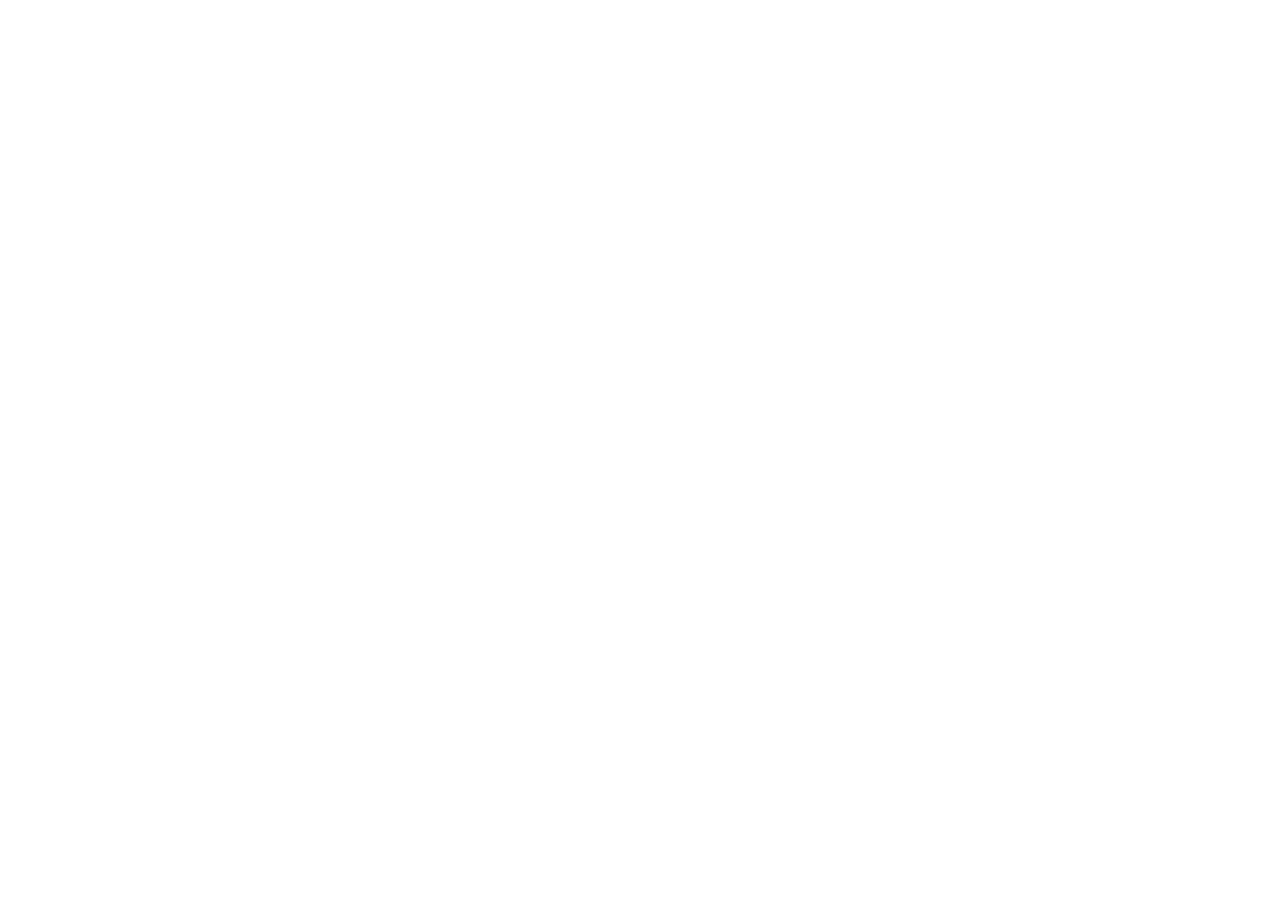
==== index.html @ 5fc0718f "feat: initialize project for eMMC List Privacy Policy Set up a React application with Vite, Tailwind" ====
<!doctype html>
<html lang="en" class="dark scroll-smooth">
  <head>
    <meta charset="UTF-8" />
    <meta name="viewport" content="width=device-width, initial-scale=1.0" />
    <title>Privacy Policy — eMMC List | PYONELAY-mobile</title>
    <meta name="description" content="Official Google Play Store compliant Privacy Policy and Data Safety disclosure for the eMMC List Android application developed by PYONELAY-mobile." />
    <meta property="og:title" content="Privacy Policy — eMMC List | PYONELAY-mobile" />
    <meta property="og:description" content="Official Google Play Store compliant Privacy Policy and Data Safety disclosure for the eMMC List Android application developed by PYONELAY-mobile." />
    <meta property="og:type" content="website" />
    <meta name="twitter:card" content="summary_large_image" />
    <link rel="preconnect" href="https://fonts.googleapis.com" />
    <link rel="preconnect" href="https://fonts.gstatic.com" crossorigin />
    <link href="https://fonts.googleapis.com/css2?family=JetBrains+Mono:wght@400;500;600&family=Plus+Jakarta+Sans:wght@400;500;600;700&display=swap" rel="stylesheet" />
  </head>
  <body class="bg-[#0f172a] text-[#f8fafc] antialiased selection:bg-[#38bdf8]/20 selection:text-[#38bdf8]">
    <div id="root"></div>
    <script type="module" src="/src/main.tsx"></script>
  </body>
</html>
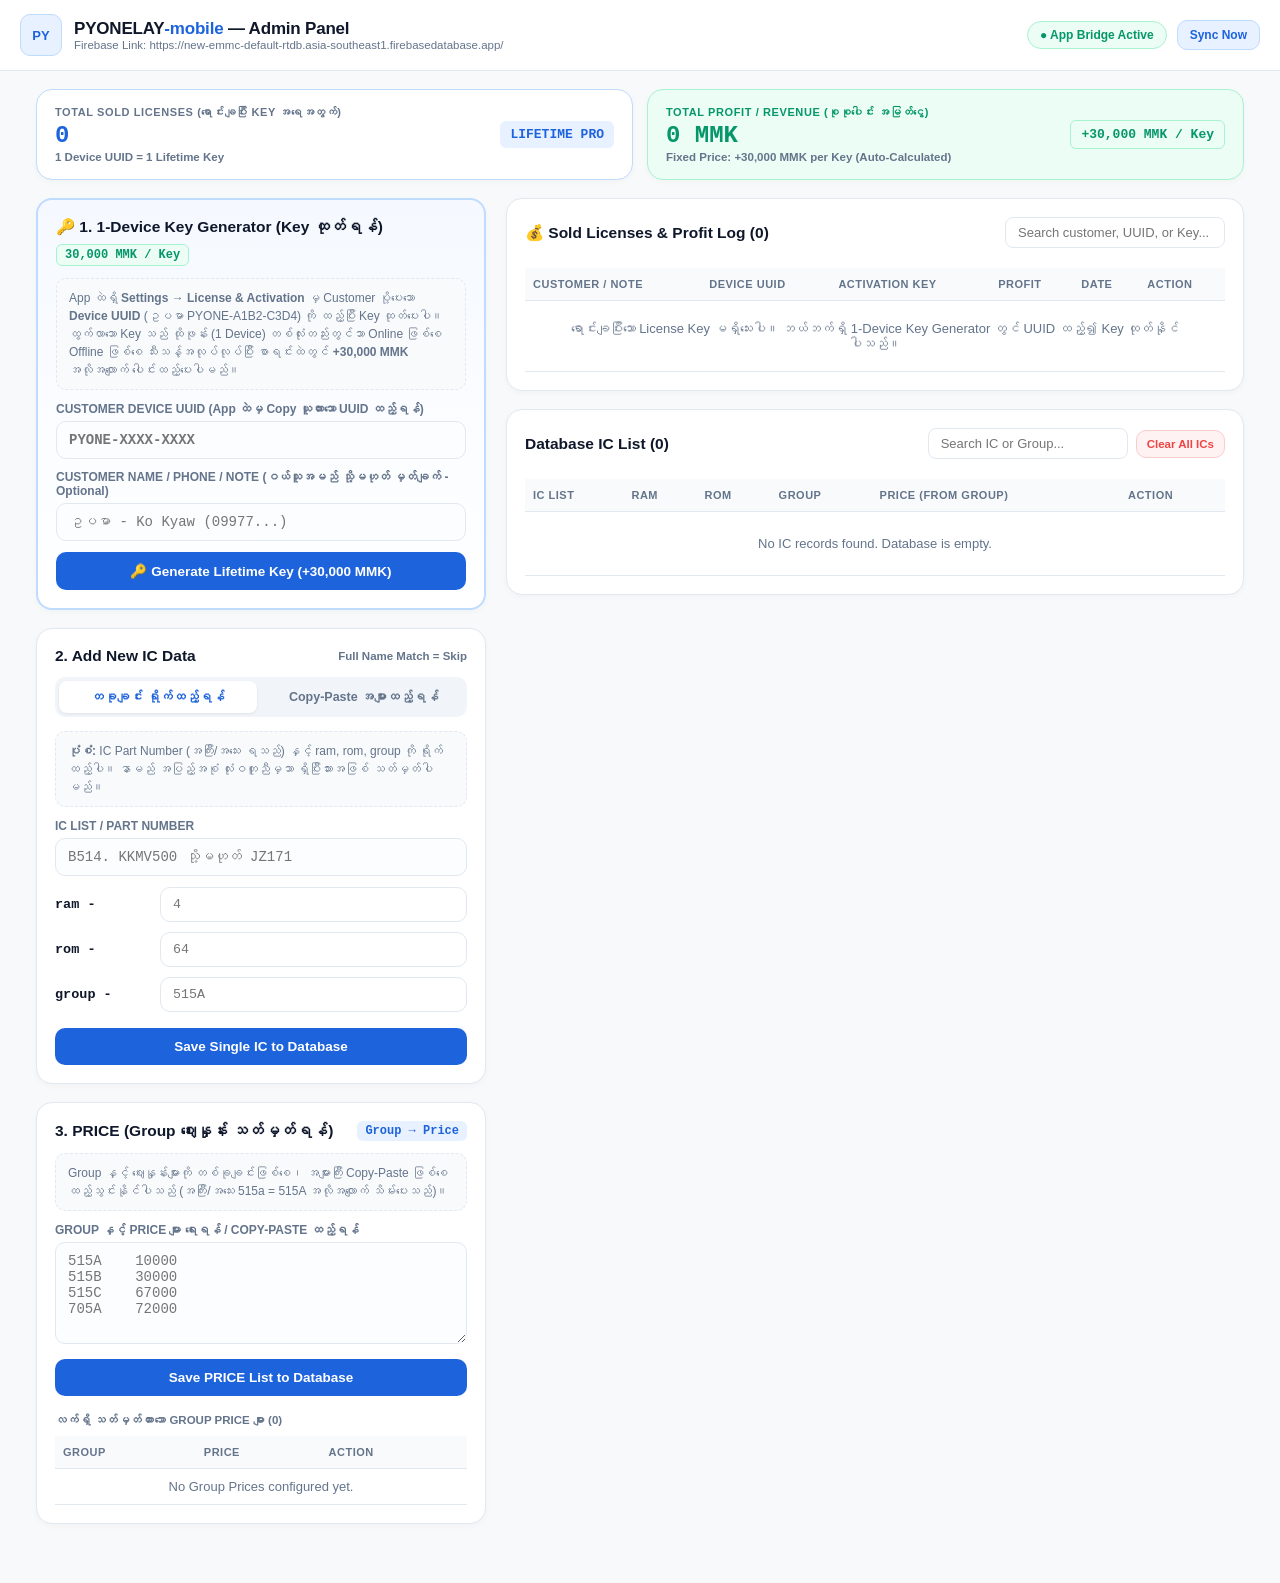
==== commit 0d1ab2da: "Add files via upload" ====
--- a/index.html
+++ b/index.html
@@ -1,21 +1,1344 @@
-<!doctype html>
-<html lang="en" class="dark scroll-smooth">
-  <head>
-    <meta charset="UTF-8" />
-    <meta name="viewport" content="width=device-width, initial-scale=1.0" />
-    <title>Privacy Policy — eMMC List | PYONELAY-mobile</title>
-    <meta name="description" content="Official Google Play Store compliant Privacy Policy and Data Safety disclosure for the eMMC List Android application developed by PYONELAY-mobile." />
-    <meta property="og:title" content="Privacy Policy — eMMC List | PYONELAY-mobile" />
-    <meta property="og:description" content="Official Google Play Store compliant Privacy Policy and Data Safety disclosure for the eMMC List Android application developed by PYONELAY-mobile." />
-    <meta property="og:type" content="website" />
-    <meta name="twitter:card" content="summary_large_image" />
-    <link rel="preconnect" href="https://fonts.googleapis.com" />
-    <link rel="preconnect" href="https://fonts.gstatic.com" crossorigin />
-    <link href="https://fonts.googleapis.com/css2?family=JetBrains+Mono:wght@400;500;600&family=Plus+Jakarta+Sans:wght@400;500;600;700&display=swap" rel="stylesheet" />
-  </head>
-  <body class="bg-[#0f172a] text-[#f8fafc] antialiased selection:bg-[#38bdf8]/20 selection:text-[#38bdf8]">
-    <div id="root"></div>
-    <script type="module" src="/src/main.tsx"></script>
-  </body>
+<!DOCTYPE html>
+<html lang="my">
+<head>
+  <meta charset="UTF-8" />
+  <meta name="viewport" content="width=device-width, initial-scale=1.0" />
+  <title>PYONELAY-mobile — Web Admin Panel (Key Generator, Profit &amp; IC Database)</title>
+  <style>
+    :root {
+      --bg: #F8F9FA;
+      --surface: #FFFFFF;
+      --primary: #1D63DC;
+      --primary-soft: #E8F1FF;
+      --primary-border: #BFDBFE;
+      --border: #E2E8F0;
+      --text: #0F172A;
+      --muted: #64748B;
+      --danger: #EF4444;
+      --danger-soft: #FEF2F2;
+      --success: #059669;
+      --success-soft: #ECFDF5;
+      --success-border: #A7F3D0;
+      --warning: #D97706;
+      --warning-soft: #FFFBEB;
+    }
+    * { box-sizing: border-box; margin: 0; padding: 0; font-family: 'Plus Jakarta Sans', -apple-system, BlinkMacSystemFont, sans-serif; }
+    body { background: var(--bg); color: var(--text); min-height: 100vh; padding-bottom: 40px; }
+    header {
+      background: var(--surface);
+      border-bottom: 1px solid var(--border);
+      padding: 14px 20px;
+      display: flex;
+      justify-content: space-between;
+      align-items: center;
+      flex-wrap: wrap;
+      gap: 10px;
+      position: sticky;
+      top: 0;
+      z-index: 20;
+    }
+    .brand { display: flex; align-items: center; gap: 12px; }
+    .chip-logo {
+      width: 42px; height: 42px; border-radius: 10px;
+      background: var(--primary-soft); border: 1.5px solid var(--primary-border);
+      display: grid; place-items: center; font-weight: 800; color: var(--primary); font-size: 13px;
+    }
+    .brand h1 { font-size: 17px; font-weight: 800; letter-spacing: -0.2px; }
+    .brand h1 span { color: var(--primary); font-weight: 600; }
+    .brand p { font-size: 11.5px; color: var(--muted); word-break: break-all; }
+    .conn-pill {
+      display: inline-flex; align-items: center; gap: 6px;
+      padding: 6px 12px; border-radius: 999px; font-size: 12px; font-weight: 700;
+      background: var(--success-soft); color: var(--success); border: 1px solid var(--success-border);
+    }
+    .top-profit-banner {
+      max-width: 1240px;
+      margin: 18px auto 0;
+      padding: 0 16px;
+      display: grid;
+      grid-template-columns: repeat(auto-fit, minmax(240px, 1fr));
+      gap: 14px;
+    }
+    .stat-card {
+      background: var(--surface);
+      border: 1.5px solid var(--primary-border);
+      border-radius: 16px;
+      padding: 16px 18px;
+      display: flex;
+      justify-content: space-between;
+      align-items: center;
+      box-shadow: 0 2px 6px rgba(15, 23, 42, 0.03);
+    }
+    .stat-card.profit {
+      background: var(--success-soft);
+      border-color: var(--success-border);
+    }
+    .stat-label {
+      font-size: 11px;
+      font-weight: 800;
+      text-transform: uppercase;
+      letter-spacing: 0.6px;
+      color: var(--muted);
+      margin-bottom: 4px;
+    }
+    .stat-card.profit .stat-label { color: var(--success); }
+    .stat-value {
+      font-family: 'JetBrains Mono', monospace;
+      font-size: 24px;
+      font-weight: 800;
+      color: var(--primary);
+    }
+    .stat-card.profit .stat-value { color: var(--success); }
+    .stat-sub {
+      font-size: 11.5px;
+      color: var(--muted);
+      margin-top: 2px;
+      font-weight: 600;
+    }
+    .container {
+      max-width: 1240px;
+      margin: 18px auto;
+      padding: 0 16px;
+      display: grid;
+      grid-template-columns: 450px 1fr;
+      gap: 20px;
+    }
+    @media (max-width: 960px) { .container { grid-template-columns: 1fr; } }
+    .stack { display: flex; flex-direction: column; gap: 18px; }
+    .card {
+      background: var(--surface);
+      border: 1px solid var(--border);
+      border-radius: 16px;
+      padding: 18px;
+      box-shadow: 0 2px 6px rgba(15, 23, 42, 0.03);
+    }
+    .card.keygen-card {
+      border: 2px solid var(--primary-border);
+      background: linear-gradient(180deg, #F5F9FF 0%, #FFFFFF 100%);
+    }
+    .card h2 {
+      font-size: 15.5px; font-weight: 800; margin-bottom: 12px;
+      display: flex; justify-content: space-between; align-items: center; gap: 8px; flex-wrap: wrap;
+    }
+    .tabs {
+      display: grid; grid-template-columns: 1fr 1fr; gap: 8px;
+      background: #F1F5F9; padding: 4px; border-radius: 10px; margin-bottom: 14px;
+    }
+    .tab-btn {
+      padding: 9px 10px; border: none; border-radius: 8px; font-weight: 700;
+      font-size: 12.5px; cursor: pointer; background: transparent; color: var(--muted);
+    }
+    .tab-btn.active { background: var(--surface); color: var(--primary); box-shadow: 0 1px 3px rgba(0,0,0,0.08); }
+    .field { margin-bottom: 11px; }
+    .field label { display: block; font-size: 12px; font-weight: 700; color: var(--muted); margin-bottom: 5px; }
+    .field input, .field textarea {
+      width: 100%; padding: 10px 12px; border: 1.5px solid var(--border);
+      border-radius: 10px; font-size: 14px; color: var(--text); background: #FCFDFE;
+      font-family: 'JetBrains Mono', monospace;
+    }
+    .field input:focus, .field textarea:focus { outline: none; border-color: var(--primary); background: #FFF; }
+    .inline-spec-row {
+      display: grid; grid-template-columns: 95px 1fr; align-items: center; gap: 10px; margin-bottom: 10px;
+    }
+    .inline-spec-row span {
+      font-family: 'JetBrains Mono', monospace; font-weight: 800; font-size: 13.5px; color: var(--text);
+    }
+    .btn {
+      padding: 11px 16px; border-radius: 10px; border: none; font-weight: 700;
+      font-size: 13.5px; cursor: pointer; transition: 0.15s;
+    }
+    .btn-primary { background: var(--primary); color: #FFF; width: 100%; }
+    .btn-primary:hover { opacity: 0.93; }
+    .btn-success { background: var(--success); color: #FFF; }
+    .btn-outline { background: var(--primary-soft); color: var(--primary); border: 1px solid var(--primary-border); }
+    .btn-danger { background: var(--danger-soft); color: var(--danger); border: 1px solid #FECACA; padding: 5px 10px; font-size: 11.5px; }
+    .status-box {
+      padding: 10px 12px; border-radius: 10px; margin-bottom: 12px; font-size: 12.5px; font-weight: 700; display: none;
+    }
+    .status-ok { background: var(--success-soft); color: var(--success); border: 1px solid var(--success-border); }
+    .status-warn { background: var(--warning-soft); color: var(--warning); border: 1px solid #FDE68A; }
+    .generated-key-box {
+      margin-top: 12px;
+      padding: 14px;
+      border-radius: 12px;
+      background: var(--success-soft);
+      border: 1.5px solid var(--success-border);
+      display: none;
+    }
+    .generated-key-value {
+      font-family: 'JetBrains Mono', monospace;
+      font-size: 17px;
+      font-weight: 800;
+      color: var(--text);
+      letter-spacing: 0.5px;
+      margin: 4px 0 10px;
+      word-break: break-all;
+    }
+    table { width: 100%; border-collapse: collapse; margin-top: 8px; }
+    th, td { text-align: left; padding: 10px 8px; border-bottom: 1px solid var(--border); font-size: 13px; }
+    th { font-size: 11px; text-transform: uppercase; letter-spacing: 0.5px; color: var(--muted); background: #F8FAFC; }
+    .mono { font-family: 'JetBrains Mono', monospace; font-weight: 700; }
+    .badge-group {
+      display: inline-block; padding: 3px 8px; border-radius: 6px;
+      background: var(--primary-soft); color: var(--primary); font-family: 'JetBrains Mono', monospace; font-weight: 700; font-size: 12px;
+    }
+    .badge-profit {
+      display: inline-block; padding: 3px 8px; border-radius: 6px;
+      background: var(--success-soft); color: var(--success); font-family: 'JetBrains Mono', monospace; font-weight: 800; font-size: 12px;
+      border: 1px solid var(--success-border);
+    }
+    .badge-skip {
+      display: inline-block; padding: 2px 7px; border-radius: 6px;
+      background: var(--warning-soft); color: var(--warning); font-size: 11px; font-weight: 700;
+    }
+    .badge-new {
+      display: inline-block; padding: 2px 7px; border-radius: 6px;
+      background: var(--success-soft); color: var(--success); font-size: 11px; font-weight: 700;
+    }
+    .hint-box {
+      background: #F8FAFC; border: 1px dashed var(--border); border-radius: 10px;
+      padding: 10px 12px; font-size: 12px; color: var(--muted); margin-bottom: 12px; line-height: 1.5;
+    }
+  </style>
+</head>
+<body>
+  <header>
+    <div class="brand">
+      <div class="chip-logo">PY</div>
+      <div>
+        <h1>PYONELAY<span>-mobile</span> — Admin Panel</h1>
+        <p>Firebase Link: https://new-emmc-default-rtdb.asia-southeast1.firebasedatabase.app/</p>
+      </div>
+    </div>
+    <div style="display:flex; align-items:center; gap:10px;">
+      <span id="connStatus" class="conn-pill">● Ready &amp; Connected</span>
+      <button id="refreshBtn" class="btn btn-outline" style="padding:7px 12px; font-size:12px;">Sync Now</button>
+    </div>
+  </header>
+
+  <!-- Top Sales & Auto-Profit Summary Banner (30,000 MMK per 1-Device Key) -->
+  <section class="top-profit-banner">
+    <div class="stat-card">
+      <div>
+        <div class="stat-label">TOTAL SOLD LICENSES (ရောင်းချပြီး Key အရေအတွက်)</div>
+        <div id="totalSoldCountText" class="stat-value">0</div>
+        <div class="stat-sub">1 Device UUID = 1 Lifetime Key</div>
+      </div>
+      <span class="badge-group" style="font-size:13px; padding:6px 10px;">LIFETIME PRO</span>
+    </div>
+
+    <div class="stat-card profit">
+      <div>
+        <div class="stat-label">TOTAL PROFIT / REVENUE (စုစုပေါင်း အမြတ်ငွေ)</div>
+        <div id="totalProfitMmkText" class="stat-value">0 MMK</div>
+        <div class="stat-sub">Fixed Price: +30,000 MMK per Key (Auto-Calculated)</div>
+      </div>
+      <span class="badge-profit" style="font-size:13px; padding:6px 10px;">+30,000 MMK / Key</span>
+    </div>
+  </section>
+
+  <main class="container">
+    <div class="stack">
+      <!-- 1. 1-Device Lifetime Key Generator Card -->
+      <section class="card keygen-card">
+        <h2>
+          <span>🔑 1. 1-Device Key Generator (Key ထုတ်ရန်)</span>
+          <span class="badge-profit">30,000 MMK / Key</span>
+        </h2>
+
+        <div id="licenseStatusBox" class="status-box"></div>
+
+        <div class="hint-box">
+          App ထဲရှိ <strong>Settings → License &amp; Activation</strong> မှ Customer ပို့ပေးသော <strong>Device UUID</strong> (ဥပမာ <code>PYONE-A1B2-C3D4</code>) ကို ထည့်ပြီး Key ထုတ်ပေးပါ။<br/>
+          ထွက်လာသော Key သည် ထိုဖုန်း (1 Device) တစ်လုံးတည်းတွင်သာ Online ဖြစ်စေ Offline ဖြစ်စေ သီးသန့်အလုပ်လုပ်ပြီး စာရင်းထဲတွင် <strong>+30,000 MMK</strong> အလိုအလျောက် ပေါင်းထည့်ပေးပါမည်။
+        </div>
+
+        <form id="keyGenForm">
+          <div class="field">
+            <label>CUSTOMER DEVICE UUID (App ထဲမှ Copy ယူထားသော UUID ထည့်ရန်)</label>
+            <input type="text" id="customerUuidInput" placeholder="PYONE-XXXX-XXXX" required style="text-transform:uppercase; font-weight:800;" />
+          </div>
+          <div class="field">
+            <label>CUSTOMER NAME / PHONE / NOTE (ဝယ်သူအမည် သို့မဟုတ် မှတ်ချက် - Optional)</label>
+            <input type="text" id="customerNameInput" placeholder="ဥပမာ - Ko Kyaw (09977...)" />
+          </div>
+          <button type="submit" class="btn btn-primary">🔑 Generate Lifetime Key (+30,000 MMK)</button>
+        </form>
+
+        <div id="generatedKeyResultBox" class="generated-key-box">
+          <div style="font-size:11px; font-weight:800; color:var(--success); text-transform:uppercase;">
+            GENERATED LIFETIME KEY FOR <span id="generatedForUuidLabel"></span>
+          </div>
+          <div id="generatedKeyText" class="generated-key-value">PYPRO-XXXX-XXXX-XXXX</div>
+          <div style="display:flex; gap:8px;">
+            <button type="button" id="copyGeneratedKeyBtn" class="btn btn-success" style="width:100%; padding:9px 14px;">
+              📋 Copy Activation Key
+            </button>
+          </div>
+        </div>
+      </section>
+
+      <!-- 2. Add New IC Data Card -->
+      <section class="card">
+        <h2>
+          <span>2. Add New IC Data</span>
+          <span style="font-size:11.5px; color:var(--muted); font-weight:600;">Full Name Match = Skip</span>
+        </h2>
+
+        <div id="icStatusBox" class="status-box"></div>
+
+        <div class="tabs">
+          <button type="button" id="tabSingleBtn" class="tab-btn active">တခုချင်း ရိုက်ထည့်ရန်</button>
+          <button type="button" id="tabBulkBtn" class="tab-btn">Copy-Paste အများထည့်ရန်</button>
+        </div>
+
+        <form id="singleIcForm">
+          <div class="hint-box">
+            <strong>ပုံစံ:</strong> IC Part Number (အကြီး/အသေး ရသည်) နှင့် <code>ram</code>, <code>rom</code>, <code>group</code> ကို ရိုက်ထည့်ပါ။ နာမည် အပြည့်အစုံ လုံးဝတူညီမှသာ ရှိပြီးသားအဖြစ် သတ်မှတ်ပါမည်။
+          </div>
+          <div class="field">
+            <label>IC LIST / PART NUMBER</label>
+            <input type="text" id="singlePartNumber" placeholder="B514. KKMV500 သို့မဟုတ် JZ171" required />
+          </div>
+          <div class="inline-spec-row">
+            <span>ram -</span>
+            <input type="text" id="singleRam" placeholder="4" required style="padding:9px 12px; border:1.5px solid var(--border); border-radius:10px; font-family:monospace;" />
+          </div>
+          <div class="inline-spec-row">
+            <span>rom -</span>
+            <input type="text" id="singleRom" placeholder="64" required style="padding:9px 12px; border:1.5px solid var(--border); border-radius:10px; font-family:monospace;" />
+          </div>
+          <div class="inline-spec-row">
+            <span>group -</span>
+            <input type="text" id="singleGroup" placeholder="515A" required style="padding:9px 12px; border:1.5px solid var(--border); border-radius:10px; font-family:monospace;" />
+          </div>
+          <button type="submit" class="btn btn-primary" style="margin-top:6px;">Save Single IC to Database</button>
+        </form>
+
+        <div id="bulkIcSection" style="display:none;">
+          <div class="hint-box">
+            <strong>Copy-Paste Auto ခွဲပေးသည့်စနစ်:</strong><br/>
+            • <code>B514. KKMV500 4 64 515A</code> သို့မဟုတ် <code>B514. KMDV500 4 64 515A</code><br/>
+            • <code>[ 705(A) ] 8 128</code> ခေါင်းစဉ်အောက်တွင် <code>• B813 - KM8V7001JM 8 128</code> ပုံစံဖြင့်လည်း Copy-Paste ထည့်နိုင်ပါသည်။<br/>
+            နာမည်အပြည့်အစုံ လုံးစုံတူညီမှသာ ရှိပြီးသားအဖြစ် ချန်ထားခဲ့ပါမည်။
+          </div>
+          <div class="field">
+            <label>COPY-PASTE IC LIST</label>
+            <textarea id="bulkIcTextarea" rows="7" placeholder="[ 705(A) ] 8 128&#10;• B813-KM8V7001JA 8 128&#10;• B813 - KM8V7001JM 8 128&#10;B514. KKMV500 4 64 515A&#10;B514. KMDV500 4 64 515A"></textarea>
+          </div>
+          <div id="bulkPreviewArea" style="margin-bottom:12px; max-height:220px; overflow-y:auto; display:none;">
+            <table>
+              <thead>
+                <tr>
+                  <th>IC List</th>
+                  <th>RAM</th>
+                  <th>ROM</th>
+                  <th>GROUP</th>
+                  <th>Status</th>
+                </tr>
+              </thead>
+              <tbody id="bulkPreviewBody"></tbody>
+            </table>
+          </div>
+          <button type="button" id="saveBulkBtn" class="btn btn-primary">Auto ခွဲပြီး အသစ်များကိုသာ Database သို့ထည့်မည်</button>
+        </div>
+      </section>
+
+      <!-- 3. Group Price Card -->
+      <section class="card">
+        <h2>
+          <span>3. PRICE (Group ဈေးနှုန်း သတ်မှတ်ရန်)</span>
+          <span class="badge-group">Group → Price</span>
+        </h2>
+        <div id="priceStatusBox" class="status-box"></div>
+        <div class="hint-box">
+          Group နှင့် ဈေးနှုန်းများကို တစ်ခုချင်းဖြစ်စေ၊ အများကြီး Copy-Paste ဖြစ်စေ ထည့်သွင်းနိုင်ပါသည် (အကြီး/အသေး <code>515a</code> = <code>515A</code> အလိုအလျောက် သိမ်းပေးသည်)။
+        </div>
+
+        <div class="field">
+          <label>GROUP နှင့် PRICE များ ရေးရန် / COPY-PASTE ထည့်ရန်</label>
+          <textarea id="groupPriceTextarea" rows="5" placeholder="515A    10000&#10;515B    30000&#10;515C    67000&#10;705A    72000"></textarea>
+        </div>
+        <button type="button" id="saveGroupPricesBtn" class="btn btn-primary">Save PRICE List to Database</button>
+
+        <div style="margin-top:14px;">
+          <label style="font-size:11.5px; font-weight:700; color:var(--muted);">လက်ရှိ သတ်မှတ်ထားသော GROUP PRICE များ (<span id="groupCountBadge">0</span>)</label>
+          <table>
+            <thead>
+              <tr>
+                <th>GROUP</th>
+                <th>PRICE</th>
+                <th>Action</th>
+              </tr>
+            </thead>
+            <tbody id="groupPriceTableBody"></tbody>
+          </table>
+        </div>
+      </section>
+    </div>
+
+    <div class="stack">
+      <!-- Right Top: Sold Licenses & Profit Accounting Table -->
+      <section class="card">
+        <h2>
+          <span>💰 Sold Licenses &amp; Profit Log (<span id="licenseCountBadge">0</span>)</span>
+          <div style="display:flex; align-items:center; gap:8px; flex-wrap:wrap;">
+            <input type="text" id="licenseSearchInput" placeholder="Search customer, UUID, or Key..." style="padding:7px 12px; border:1.5px solid var(--border); border-radius:8px; font-size:13px; width:220px;" />
+          </div>
+        </h2>
+        <div style="overflow-x:auto;">
+          <table>
+            <thead>
+              <tr>
+                <th>Customer / Note</th>
+                <th>Device UUID</th>
+                <th>Activation Key</th>
+                <th>Profit</th>
+                <th>Date</th>
+                <th>Action</th>
+              </tr>
+            </thead>
+            <tbody id="licenseTableBody"></tbody>
+          </table>
+        </div>
+      </section>
+
+      <!-- Right Bottom: Database IC List Table -->
+      <section class="card">
+        <h2>
+          <span>Database IC List (<span id="icCountBadge">0</span>)</span>
+          <div style="display:flex; align-items:center; gap:8px; flex-wrap:wrap;">
+            <input type="text" id="searchFilterInput" placeholder="Search IC or Group..." style="padding:7px 12px; border:1.5px solid var(--border); border-radius:8px; font-size:13px; width:200px;" />
+            <button type="button" id="clearAllIcBtn" class="btn btn-danger" style="padding:7px 10px;">Clear All ICs</button>
+          </div>
+        </h2>
+        <div style="overflow-x:auto;">
+          <table>
+            <thead>
+              <tr>
+                <th>IC List</th>
+                <th>RAM</th>
+                <th>ROM</th>
+                <th>GROUP</th>
+                <th>PRICE (From Group)</th>
+                <th>Action</th>
+              </tr>
+            </thead>
+            <tbody id="icTableBody"></tbody>
+          </table>
+        </div>
+      </section>
+    </div>
+  </main>
+
+  <script>
+    const RTDB_URL = "https://new-emmc-default-rtdb.asia-southeast1.firebasedatabase.app";
+    const LOCAL_STORAGE_KEY = "emmc_rtdb_admin_state_v6";
+    const LICENSE_SECRET_SALT = "PYONELAY_PRO_2026_SALT_V1_MMK30000";
+    const LICENSE_ALPHABET = "23456789ABCDEFGHJKLMNPQRSTUVWXYZ";
+    const LICENSE_PRICE_MMK = 30000;
+
+    let dbChipsMap = {};
+    let groupPricesMap = {};
+    let licensesMap = {};
+
+    const connStatus = document.getElementById("connStatus");
+    const totalSoldCountText = document.getElementById("totalSoldCountText");
+    const totalProfitMmkText = document.getElementById("totalProfitMmkText");
+    const keyGenForm = document.getElementById("keyGenForm");
+    const customerUuidInput = document.getElementById("customerUuidInput");
+    const customerNameInput = document.getElementById("customerNameInput");
+    const licenseStatusBox = document.getElementById("licenseStatusBox");
+    const generatedKeyResultBox = document.getElementById("generatedKeyResultBox");
+    const generatedForUuidLabel = document.getElementById("generatedForUuidLabel");
+    const generatedKeyText = document.getElementById("generatedKeyText");
+    const copyGeneratedKeyBtn = document.getElementById("copyGeneratedKeyBtn");
+    const licenseCountBadge = document.getElementById("licenseCountBadge");
+    const licenseSearchInput = document.getElementById("licenseSearchInput");
+    const licenseTableBody = document.getElementById("licenseTableBody");
+
+    const tabSingleBtn = document.getElementById("tabSingleBtn");
+    const tabBulkBtn = document.getElementById("tabBulkBtn");
+    const singleIcForm = document.getElementById("singleIcForm");
+    const bulkIcSection = document.getElementById("bulkIcSection");
+    const bulkIcTextarea = document.getElementById("bulkIcTextarea");
+    const bulkPreviewArea = document.getElementById("bulkPreviewArea");
+    const bulkPreviewBody = document.getElementById("bulkPreviewBody");
+    const saveBulkBtn = document.getElementById("saveBulkBtn");
+    const icStatusBox = document.getElementById("icStatusBox");
+    const priceStatusBox = document.getElementById("priceStatusBox");
+    const groupPriceTextarea = document.getElementById("groupPriceTextarea");
+    const saveGroupPricesBtn = document.getElementById("saveGroupPricesBtn");
+    const groupPriceTableBody = document.getElementById("groupPriceTableBody");
+    const groupCountBadge = document.getElementById("groupCountBadge");
+    const icTableBody = document.getElementById("icTableBody");
+    const icCountBadge = document.getElementById("icCountBadge");
+    const searchFilterInput = document.getElementById("searchFilterInput");
+    const clearAllIcBtn = document.getElementById("clearAllIcBtn");
+
+    function getBridge() {
+      return window.AndroidAdminBridge || window.AndroidBridge || null;
+    }
+
+    function showBoxMessage(el, msg, isWarn = false) {
+      el.textContent = msg;
+      el.className = "status-box " + (isWarn ? "status-warn" : "status-ok");
+      el.style.display = "block";
+      setTimeout(() => { el.style.display = "none"; }, 6000);
+    }
+
+    // --- 1-Device Deterministic Key Generator (100% Identical to Android LicenseManager.kt) ---
+    function normalizeUuid(rawUuid) {
+      return (rawUuid || "").trim().toUpperCase().replace(/[^A-Z0-9]/g, "");
+    }
+
+    function formatUuidDisplay(rawUuid) {
+      const clean = (rawUuid || "").trim().toUpperCase();
+      if (/^PYONE-[A-Z0-9]{4}-[A-Z0-9]{4}$/.test(clean)) {
+        return clean;
+      }
+      const stripped = normalizeUuid(clean).replace(/^PYONE/, "");
+      if (stripped.length >= 8) {
+        return `PYONE-${stripped.substring(0, 4)}-${stripped.substring(4, 8)}`;
+      }
+      return clean;
+    }
+
+    function mixHash32(input, seed) {
+      let h = seed | 0;
+      for (let i = 0; i < input.length; i++) {
+        const c = input.charCodeAt(i);
+        h = (h ^ c) | 0;
+        h = Math.imul(h, 0x5bd1e995);
+        h = (h ^ (h >>> 15)) | 0;
+      }
+      h = (h ^ input.length) | 0;
+      h = Math.imul(h, -0x7a143595);
+      h = (h ^ (h >>> 13)) | 0;
+      h = Math.imul(h, -0x3d4d51cb);
+      h = (h ^ (h >>> 16)) | 0;
+      return h;
+    }
+
+    function intToBlock4(hash) {
+      let out = "";
+      for (let i = 0; i < 4; i++) {
+        const idx = (hash >>> (i * 7)) & 31;
+        out += LICENSE_ALPHABET[idx];
+      }
+      return out;
+    }
+
+    function generateKeyForUuid(rawUuid) {
+      const displayUuid = formatUuidDisplay(rawUuid);
+      const canonUuid = normalizeUuid(displayUuid);
+      if (!canonUuid) return "";
+      const payload = `${canonUuid}|${LICENSE_SECRET_SALT}`;
+      const h1 = mixHash32(payload, 0x13579BDF);
+      const h2 = mixHash32(`${payload}#2`, -0x68905432);
+      const h3 = mixHash32(`${payload}#3`, 0x2468ACE0);
+      return `PYPRO-${intToBlock4(h1)}-${intToBlock4(h2)}-${intToBlock4(h3)}`;
+    }
+
+    function formatMmk(amount) {
+      return Number(amount || 0).toLocaleString("en-US") + " MMK";
+    }
+
+    function formatDateText(ts) {
+      const d = new Date(Number(ts) || Date.now());
+      const yyyy = d.getFullYear();
+      const mm = String(d.getMonth() + 1).padStart(2, "0");
+      const dd = String(d.getDate()).padStart(2, "0");
+      const hh = String(d.getHours()).padStart(2, "0");
+      const min = String(d.getMinutes()).padStart(2, "0");
+      return `${yyyy}-${mm}-${dd} ${hh}:${min}`;
+    }
+
+    function copyToClipboard(text, btnEl, defaultLabel) {
+      if (navigator.clipboard && navigator.clipboard.writeText) {
+        navigator.clipboard.writeText(text).catch(() => {});
+      } else {
+        const ta = document.createElement("textarea");
+        ta.value = text;
+        document.body.appendChild(ta);
+        ta.select();
+        document.execCommand("copy");
+        document.body.removeChild(ta);
+      }
+      if (btnEl) {
+        btnEl.textContent = "✓ Copied!";
+        setTimeout(() => { btnEl.textContent = defaultLabel; }, 2000);
+      }
+    }
+
+    function cleanPartToken(raw) {
+      return (raw || "")
+        .replace(/^[\s•▪▫●○◦‣⁃*+\-\u2022\u2023\u25E6\u2043\u2219]+/, "")
+        .replace(/^[.,:;=\s]+|[.,:;=\s]+$/g, "")
+        .replace(/\s+/g, " ")
+        .trim()
+        .toUpperCase();
+    }
+
+    function canonicalPartKey(raw) {
+      return cleanPartToken(raw).replace(/[^A-Z0-9]/g, "");
+    }
+
+    function cleanGroupToken(raw) {
+      return (raw || "")
+        .replace(/^[\s\[\]•▪▫●○◦‣⁃*+\-\u2022]+|[\s\[\]]+$/g, "")
+        .replace(/[()]|group/gi, "")
+        .replace(/^[.,:;\-\s]+|[.,:;\-\s]+$/g, "")
+        .replace(/[.\s]+/g, "")
+        .toUpperCase();
+    }
+
+    function cleanCapacityToken(raw) {
+      return (raw || "").trim()
+        .replace(/\b(gb|mb|ram|rom|storage)\b/gi, "")
+        .replace(/^[.,:;\-\s]+|[.,:;\-\s]+$/g, "")
+        .trim() || (raw || "").trim();
+    }
+
+    function sanitizeKey(str) {
+      const canon = canonicalPartKey(str);
+      return canon || (str || "").trim().toUpperCase().replace(/[.#$\[\]\/\s]+/g, "_");
+    }
+
+    function applyRawSnapshotObject(data, replaceExisting = true) {
+      if (!data || typeof data !== "object") return;
+
+      const rawPrices = data.group_prices || data.prices || data.groups;
+      if (rawPrices && typeof rawPrices === "object") {
+        const nextPrices = replaceExisting ? {} : { ...groupPricesMap };
+        for (const [k, v] of Object.entries(rawPrices)) {
+          if (v && typeof v === "object") {
+            const grp = cleanGroupToken(v.group || v.groupCode || v.name || k);
+            const num = Number(String(v.price ?? v.amount ?? v.value ?? "").replace(/,/g, ""));
+            if (grp && !isNaN(num)) nextPrices[grp] = num;
+          } else {
+            const grp = cleanGroupToken(k);
+            const num = Number(String(v).replace(/,/g, ""));
+            if (grp && !isNaN(num)) nextPrices[grp] = num;
+          }
+        }
+        groupPricesMap = nextPrices;
+      } else if (replaceExisting) {
+        groupPricesMap = {};
+      }
+
+      const rawChips = data.ic_chips || data.ics || data.chips;
+      if (rawChips && typeof rawChips === "object") {
+        const nextChips = replaceExisting ? {} : { ...dbChipsMap };
+        for (const [k, item] of Object.entries(rawChips)) {
+          if (!item || typeof item !== "object") continue;
+          const part = cleanPartToken(item.partNumber || item.ic || item.name || k);
+          const canon = canonicalPartKey(part);
+          if (!part || !canon) continue;
+          const ram = cleanCapacityToken(String(item.ram || item.ramSpec || "---"));
+          const rom = cleanCapacityToken(String(item.rom || item.storage || item.storageSpec || "---"));
+          const group = cleanGroupToken(String(item.group || item.groupCode || "---"));
+          nextChips[canon] = {
+            key: canon,
+            partNumber: part,
+            ram,
+            rom,
+            group,
+            updatedAt: item.updatedAt || Date.now()
+          };
+        }
+        dbChipsMap = nextChips;
+      } else if (replaceExisting) {
+        dbChipsMap = {};
+      }
+
+      const rawLicenses = data.licenses || data.license_sales || data.activations;
+      if (rawLicenses && typeof rawLicenses === "object") {
+        const nextLicenses = replaceExisting ? {} : { ...licensesMap };
+        for (const [k, item] of Object.entries(rawLicenses)) {
+          if (!item || typeof item !== "object") continue;
+          const displayUuid = formatUuidDisplay(item.deviceUuid || item.uuid || k);
+          const canonUuid = normalizeUuid(item.canonicalUuid || displayUuid);
+          if (!canonUuid) continue;
+          const activationKey = item.activationKey || item.key || generateKeyForUuid(displayUuid);
+          const customerName = item.customerName || item.customer || item.note || `Customer (${displayUuid})`;
+          const priceMmk = Number(item.priceMmk || LICENSE_PRICE_MMK);
+          const createdAt = Number(item.createdAt || Date.now());
+          nextLicenses[canonUuid] = {
+            canonicalUuid: canonUuid,
+            deviceUuid: displayUuid,
+            activationKey,
+            customerName,
+            priceMmk,
+            createdAt
+          };
+        }
+        licensesMap = nextLicenses;
+      } else if (replaceExisting) {
+        licensesMap = {};
+      }
+    }
+
+    function serializeCurrentState() {
+      const ic_chips = {};
+      for (const [canonKey, item] of Object.entries(dbChipsMap)) {
+        const cleanPart = cleanPartToken(item.partNumber || canonKey);
+        const key = canonicalPartKey(cleanPart);
+        if (!key) continue;
+        ic_chips[key] = {
+          partNumber: cleanPart,
+          ram: cleanCapacityToken(item.ram),
+          rom: cleanCapacityToken(item.rom),
+          group: cleanGroupToken(item.group),
+          ramSpec: cleanCapacityToken(item.ram),
+          storageSpec: cleanCapacityToken(item.rom),
+          groupCode: cleanGroupToken(item.group),
+          updatedAt: item.updatedAt || Date.now()
+        };
+      }
+      const group_prices = {};
+      for (const [grp, price] of Object.entries(groupPricesMap)) {
+        const cleanGrp = cleanGroupToken(grp);
+        const key = sanitizeKey(cleanGrp);
+        if (!key) continue;
+        group_prices[key] = price;
+      }
+      const licenses = {};
+      for (const [canonUuid, rec] of Object.entries(licensesMap)) {
+        if (!canonUuid) continue;
+        licenses[canonUuid] = {
+          canonicalUuid: canonUuid,
+          deviceUuid: rec.deviceUuid,
+          activationKey: rec.activationKey,
+          customerName: rec.customerName,
+          priceMmk: rec.priceMmk || LICENSE_PRICE_MMK,
+          createdAt: rec.createdAt || Date.now()
+        };
+      }
+      return { ic_chips, group_prices, licenses };
+    }
+
+    function saveLocalAndBridgeState() {
+      const snapshotObj = serializeCurrentState();
+      const jsonStr = JSON.stringify(snapshotObj);
+      try {
+        localStorage.setItem(LOCAL_STORAGE_KEY, jsonStr);
+      } catch (_) {}
+
+      try {
+        const bridge = getBridge();
+        if (bridge && typeof bridge.saveDataJson === "function") {
+          bridge.saveDataJson(jsonStr);
+        }
+      } catch (_) {}
+      return snapshotObj;
+    }
+
+    async function patchLicenseToFirebase(canonUuid, licenseRecord) {
+      saveLocalAndBridgeState();
+      try {
+        const res = await fetch(`${RTDB_URL}/licenses/${encodeURIComponent(canonUuid)}.json`, {
+          method: "PUT",
+          headers: { "Content-Type": "application/json" },
+          body: JSON.stringify(licenseRecord)
+        });
+        connStatus.textContent = res.ok ? "● Synced License & Profit with Firebase" : "● Synced Locally";
+      } catch (_) {
+        connStatus.textContent = "● Synced Locally";
+      }
+    }
+
+    async function patchChipsToFirebase(chipsPatchObj) {
+      saveLocalAndBridgeState();
+      try {
+        const res = await fetch(`${RTDB_URL}/ic_chips.json`, {
+          method: "PATCH",
+          headers: { "Content-Type": "application/json" },
+          body: JSON.stringify(chipsPatchObj)
+        });
+        connStatus.textContent = res.ok ? "● Synced with Firebase RTDB & App" : "● Synced Locally";
+      } catch (_) {
+        connStatus.textContent = "● Synced Locally";
+      }
+    }
+
+    async function patchGroupPricesToFirebase(pricesPatchObj) {
+      saveLocalAndBridgeState();
+      try {
+        const res = await fetch(`${RTDB_URL}/group_prices.json`, {
+          method: "PATCH",
+          headers: { "Content-Type": "application/json" },
+          body: JSON.stringify(pricesPatchObj)
+        });
+        connStatus.textContent = res.ok ? "● Synced with Firebase RTDB & App" : "● Synced Locally";
+      } catch (_) {
+        connStatus.textContent = "● Synced Locally";
+      }
+    }
+
+    function loadInitialLocalAndBridgeState() {
+      try {
+        const saved = localStorage.getItem(LOCAL_STORAGE_KEY);
+        if (saved) {
+          applyRawSnapshotObject(JSON.parse(saved), false);
+        }
+      } catch (_) {}
+
+      try {
+        const bridge = getBridge();
+        if (bridge && typeof bridge.getDataJson === "function") {
+          const bridgeJson = bridge.getDataJson();
+          if (bridgeJson) {
+            applyRawSnapshotObject(JSON.parse(bridgeJson), false);
+          }
+        }
+      } catch (_) {}
+
+      renderAll();
+    }
+
+    async function syncFromFirebaseRemote() {
+      try {
+        const controller = new AbortController();
+        const timer = setTimeout(() => controller.abort(), 5000);
+        const res = await fetch(`${RTDB_URL}/.json`, { signal: controller.signal });
+        clearTimeout(timer);
+
+        if (!res.ok) {
+          connStatus.textContent = "● Offline / App Synced";
+          renderAll();
+          return;
+        }
+
+        const data = await res.json();
+        if (data && typeof data === "object") {
+          applyRawSnapshotObject(data, true);
+        } else {
+          dbChipsMap = {};
+          groupPricesMap = {};
+          licensesMap = {};
+        }
+        saveLocalAndBridgeState();
+        connStatus.textContent = "● Connected to new-emmc-default-rtdb";
+      } catch (_) {
+        connStatus.textContent = "● App Bridge Active";
+      }
+      renderAll();
+    }
+
+    function parseBulkIcText(rawText) {
+      const results = [];
+      const rawLines = (rawText || "")
+        .split(/\r?\n/)
+        .map(l => l.trim())
+        .filter(Boolean);
+
+      const lines = [];
+      for (const rawLine of rawLines) {
+        if (
+          lines.length > 0 &&
+          lines[lines.length - 1].trimEnd().endsWith("-") &&
+          !/^[\s•▪▫●○◦‣⁃*+\-\u2022]*\[/.test(rawLine) &&
+          !/^(ram|rom|storage|group|ic|part)\b/i.test(rawLine)
+        ) {
+          lines[lines.length - 1] = lines[lines.length - 1].trimEnd() + rawLine.trimStart();
+        } else {
+          lines.push(rawLine);
+        }
+      }
+
+      let curPart = null, curRam = null, curRom = null, curGroup = null;
+      let activeSectionGroup = null, activeSectionRam = null, activeSectionRom = null;
+
+      function flushLabeled() {
+        if (curPart && curRam && curRom && (curGroup || activeSectionGroup)) {
+          const p = cleanPartToken(curPart);
+          const g = cleanGroupToken(curGroup || activeSectionGroup || "");
+          if (p && canonicalPartKey(p)) {
+            results.push({
+              partNumber: p,
+              ram: cleanCapacityToken(curRam),
+              rom: cleanCapacityToken(curRom),
+              group: g || "---"
+            });
+          }
+          curPart = null; curRam = null; curRom = null; curGroup = null;
+        }
+      }
+
+      for (const rawLine of lines) {
+        const bracketMatch = rawLine.match(/^\[\s*([^\]]+?)\s*\](.*)$/);
+        if (bracketMatch) {
+          flushLabeled();
+          const headerGrp = cleanGroupToken(bracketMatch[1]);
+          if (headerGrp) activeSectionGroup = headerGrp;
+          const tailNums = (bracketMatch[2] || "").trim().split(/\s+/).filter(Boolean);
+          if (tailNums.length >= 2 && /^\d+(?:GB|MB)?$/i.test(tailNums[0]) && /^\d+(?:GB|MB)?$/i.test(tailNums[1])) {
+            activeSectionRam = cleanCapacityToken(tailNums[0]);
+            activeSectionRom = cleanCapacityToken(tailNums[1]);
+          }
+          continue;
+        }
+
+        const line = rawLine.replace(/^[\s•▪▫●○◦‣⁃*+\-\u2022\u2023\u25E6\u2043\u2219]+/, "").trim();
+        if (!line) continue;
+
+        const ramMatch = line.match(/^ram\s*[-:=.]+\s*(.+)$/i);
+        if (ramMatch) { curRam = cleanCapacityToken(ramMatch[1]); flushLabeled(); continue; }
+
+        const romMatch = line.match(/^(?:rom|storage)\s*[-:=.]+\s*(.+)$/i);
+        if (romMatch) { curRom = cleanCapacityToken(romMatch[1]); flushLabeled(); continue; }
+
+        const grpMatch = line.match(/^group\s*[-:=.]+\s*(.+)$/i);
+        if (grpMatch) { curGroup = cleanGroupToken(grpMatch[1]); flushLabeled(); continue; }
+
+        const partMatch = line.match(/^(?:ic|part|part\s*number)\s*[-:=.]+\s*(.+)$/i);
+        if (partMatch) { flushLabeled(); curPart = cleanPartToken(partMatch[1]); continue; }
+
+        const fourColMatch = line.match(/^(.+?)\s+(\d+(?:\.\d+)?(?:GB|MB)?)[.,;]*\s+(\d+(?:\.\d+)?(?:GB|MB)?)[.,;]*\s+([A-Za-z0-9()][A-Za-z0-9().\-_]*)$/i);
+        if (fourColMatch) {
+          const candidatePart = cleanPartToken(fourColMatch[1]);
+          const candidateRam = cleanCapacityToken(fourColMatch[2]);
+          const candidateRom = cleanCapacityToken(fourColMatch[3]);
+          const candidateGroup = cleanGroupToken(fourColMatch[4]);
+          if (candidatePart && canonicalPartKey(candidatePart) && candidateGroup && !/^(ram|rom|storage|group)$/i.test(candidatePart)) {
+            flushLabeled();
+            activeSectionGroup = candidateGroup;
+            results.push({
+              partNumber: candidatePart,
+              ram: candidateRam,
+              rom: candidateRom,
+              group: candidateGroup
+            });
+            continue;
+          }
+        }
+
+        const threeColMatch = line.match(/^(.+?)\s+(\d+(?:\.\d+)?(?:GB|MB)?)[.,;]*\s+(\d+(?:\.\d+)?(?:GB|MB)?)[.,;]*$/i);
+        if (threeColMatch) {
+          const candidatePart = cleanPartToken(threeColMatch[1]);
+          const candidateRam = cleanCapacityToken(threeColMatch[2]);
+          const candidateRom = cleanCapacityToken(threeColMatch[3]);
+          const effectiveGroup = activeSectionGroup || curGroup || "---";
+          if (candidatePart && canonicalPartKey(candidatePart) && !/^(ram|rom|storage|group)$/i.test(candidatePart)) {
+            flushLabeled();
+            results.push({
+              partNumber: candidatePart,
+              ram: candidateRam,
+              rom: candidateRom,
+              group: effectiveGroup
+            });
+            continue;
+          }
+        }
+
+        flushLabeled();
+        const cleanedSinglePart = cleanPartToken(line);
+        if (cleanedSinglePart && canonicalPartKey(cleanedSinglePart)) {
+          if (activeSectionGroup && activeSectionRam && activeSectionRom) {
+            results.push({
+              partNumber: cleanedSinglePart,
+              ram: activeSectionRam,
+              rom: activeSectionRom,
+              group: activeSectionGroup
+            });
+          } else {
+            curPart = cleanedSinglePart;
+            curRam = null; curRom = null; curGroup = null;
+          }
+        }
+      }
+      flushLabeled();
+      return results;
+    }
+
+    function parseGroupPricesText(rawText) {
+      const map = {};
+      const lines = (rawText || "").split(/\r?\n/).map(l => l.trim()).filter(Boolean);
+      const pairRegex = /([A-Za-z0-9_()\-]+)[.\s\-:=,]+([0-9][0-9,]*(?:\.[0-9]+)?)/g;
+      for (const line of lines) {
+        let m;
+        pairRegex.lastIndex = 0;
+        while ((m = pairRegex.exec(line)) !== null) {
+          const grp = cleanGroupToken(m[1]);
+          const price = Number(m[2].replace(/,/g, ""));
+          if (grp && !isNaN(price)) {
+            map[grp] = price;
+          }
+        }
+      }
+      return map;
+    }
+
+    function renderAll() {
+      renderLicensesAndProfit();
+      renderGroupPrices();
+      renderIcTable();
+      renderBulkPreview();
+    }
+
+    function renderLicensesAndProfit() {
+      const allSales = Object.values(licensesMap).sort((a, b) => (b.createdAt || 0) - (a.createdAt || 0));
+      const totalSold = allSales.length;
+      const totalProfit = totalSold * LICENSE_PRICE_MMK;
+
+      totalSoldCountText.textContent = String(totalSold);
+      totalProfitMmkText.textContent = formatMmk(totalProfit);
+
+      const q = (licenseSearchInput.value || "").trim().toLowerCase();
+      const filtered = allSales.filter(item => {
+        if (!q) return true;
+        return (
+          (item.customerName || "").toLowerCase().includes(q) ||
+          (item.deviceUuid || "").toLowerCase().includes(q) ||
+          (item.activationKey || "").toLowerCase().includes(q)
+        );
+      });
+
+      licenseCountBadge.textContent = filtered.length;
+      if (filtered.length === 0) {
+        licenseTableBody.innerHTML = `<tr><td colspan="6" style="text-align:center; color:var(--muted); padding:20px;">ရောင်းချပြီးသော License Key မရှိသေးပါ။ ဘယ်ဘက်ရှိ 1-Device Key Generator တွင် UUID ထည့်၍ Key ထုတ်နိုင်ပါသည်။</td></tr>`;
+        return;
+      }
+
+      licenseTableBody.innerHTML = filtered.map(item => `
+        <tr>
+          <td style="font-weight:700;">${item.customerName || "-"}</td>
+          <td class="mono" style="color:var(--primary);">${item.deviceUuid}</td>
+          <td class="mono">${item.activationKey}</td>
+          <td><span class="badge-profit">+${formatMmk(item.priceMmk || LICENSE_PRICE_MMK)}</span></td>
+          <td class="mono" style="font-size:11.5px; color:var(--muted);">${formatDateText(item.createdAt)}</td>
+          <td>
+            <div style="display:flex; gap:6px;">
+              <button class="btn btn-outline" style="padding:5px 9px; font-size:11.5px;" onclick="window.copyLicenseKey('${item.activationKey}', this)">Copy</button>
+              <button class="btn btn-danger" onclick="window.deleteLicense('${item.canonicalUuid}')">Revoke</button>
+            </div>
+          </td>
+        </tr>
+      `).join("");
+    }
+
+    function renderGroupPrices() {
+      const entries = Object.entries(groupPricesMap).sort((a, b) => a[0].localeCompare(b[0]));
+      groupCountBadge.textContent = entries.length;
+      if (entries.length === 0) {
+        groupPriceTableBody.innerHTML = `<tr><td colspan="3" style="text-align:center; color:var(--muted);">No Group Prices configured yet.</td></tr>`;
+        return;
+      }
+      groupPriceTableBody.innerHTML = entries.map(([grp, price]) => `
+        <tr>
+          <td><span class="badge-group">${grp}</span></td>
+          <td class="mono" style="color:var(--primary);">${price}</td>
+          <td><button class="btn btn-danger" onclick="window.deleteGroupPrice('${grp}')">Delete</button></td>
+        </tr>
+      `).join("");
+    }
+
+    function renderIcTable() {
+      const q = (searchFilterInput.value || "").trim().toLowerCase().replace(/[^a-z0-9]/g, "");
+      const list = Object.values(dbChipsMap)
+        .filter(item => {
+          if (!q) return true;
+          const pNorm = item.partNumber.toLowerCase().replace(/[^a-z0-9]/g, "");
+          const gNorm = item.group.toLowerCase().replace(/[^a-z0-9]/g, "");
+          return pNorm.includes(q) || gNorm.includes(q);
+        })
+        .sort((a, b) => a.partNumber.localeCompare(b.partNumber));
+
+      icCountBadge.textContent = list.length;
+      if (list.length === 0) {
+        icTableBody.innerHTML = `<tr><td colspan="6" style="text-align:center; color:var(--muted); padding:24px;">No IC records found. Database is empty.</td></tr>`;
+        return;
+      }
+      icTableBody.innerHTML = list.map(item => {
+        const groupPrice = groupPricesMap[item.group];
+        const priceDisplay = groupPrice !== undefined ? groupPrice : "---";
+        const safeKey = canonicalPartKey(item.partNumber);
+        return `
+          <tr>
+            <td class="mono">${item.partNumber}</td>
+            <td class="mono">${item.ram}</td>
+            <td class="mono">${item.rom}</td>
+            <td><span class="badge-group">${item.group}</span></td>
+            <td class="mono" style="color:var(--primary);">${priceDisplay}</td>
+            <td>
+              <button class="btn btn-danger" onclick="window.deleteIc('${safeKey}')">Delete</button>
+            </td>
+          </tr>
+        `;
+      }).join("");
+    }
+
+    function renderBulkPreview() {
+      const parsed = parseBulkIcText(bulkIcTextarea.value);
+      if (parsed.length === 0) {
+        bulkPreviewArea.style.display = "none";
+        return;
+      }
+      bulkPreviewArea.style.display = "block";
+      const seenInBatch = new Set();
+      bulkPreviewBody.innerHTML = parsed.map(item => {
+        const canonKey = canonicalPartKey(item.partNumber);
+        const existsInDb = Boolean(dbChipsMap[canonKey]);
+        const dupInBatch = seenInBatch.has(canonKey);
+        seenInBatch.add(canonKey);
+        const isSkip = existsInDb || dupInBatch;
+        return `
+          <tr>
+            <td class="mono">${item.partNumber}</td>
+            <td class="mono">${item.ram}</td>
+            <td class="mono">${item.rom}</td>
+            <td class="mono">${item.group}</td>
+            <td>${isSkip ? '<span class="badge-skip">ရှိပြီးသား (ချန်ထားမည်)</span>' : '<span class="badge-new">အသစ် (ထည့်မည်)</span>'}</td>
+          </tr>
+        `;
+      }).join("");
+    }
+
+    // --- Event Listeners for 1-Device Key Generator & Profit ---
+    keyGenForm.addEventListener("submit", async (e) => {
+      e.preventDefault();
+      const rawUuid = customerUuidInput.value.trim();
+      const displayUuid = formatUuidDisplay(rawUuid);
+      const canonUuid = normalizeUuid(displayUuid);
+      if (!canonUuid || canonUuid.length < 4) {
+        showBoxMessage(licenseStatusBox, "Customer ၏ Device UUID ကို မှန်ကန်စွာ ထည့်သွင်းပါ (ဥပမာ PYONE-A1B2-C3D4)။", true);
+        return;
+      }
+
+      const generatedKey = generateKeyForUuid(displayUuid);
+      const customerName = customerNameInput.value.trim() || `Customer (${displayUuid})`;
+      const existing = licensesMap[canonUuid];
+
+      const record = {
+        canonicalUuid: canonUuid,
+        deviceUuid: displayUuid,
+        activationKey: generatedKey,
+        customerName,
+        priceMmk: LICENSE_PRICE_MMK,
+        createdAt: existing ? existing.createdAt : Date.now()
+      };
+
+      licensesMap[canonUuid] = record;
+
+      generatedForUuidLabel.textContent = displayUuid;
+      generatedKeyText.textContent = generatedKey;
+      generatedKeyResultBox.style.display = "block";
+
+      customerUuidInput.value = "";
+      customerNameInput.value = "";
+
+      renderAll();
+      await patchLicenseToFirebase(canonUuid, record);
+
+      showBoxMessage(
+        licenseStatusBox,
+        `Device UUID "${displayUuid}" အတွက် Lifetime Key (${generatedKey}) ထုတ်ပေးပြီး +30,000 MMK စာရင်းသွင်းပြီးပါပြီ။`,
+        false
+      );
+    });
+
+    copyGeneratedKeyBtn.addEventListener("click", () => {
+      copyToClipboard(generatedKeyText.textContent, copyGeneratedKeyBtn, "📋 Copy Activation Key");
+    });
+
+    licenseSearchInput.addEventListener("input", renderLicensesAndProfit);
+
+    window.copyLicenseKey = (key, btnEl) => {
+      copyToClipboard(key, btnEl, "Copy");
+    };
+
+    window.deleteLicense = async (canonUuid) => {
+      if (!canonUuid) return;
+      delete licensesMap[canonUuid];
+      renderAll();
+      saveLocalAndBridgeState();
+
+      try {
+        const bridge = getBridge();
+        if (bridge && typeof bridge.deleteLicense === "function") {
+          bridge.deleteLicense(canonUuid);
+        }
+      } catch (_) {}
+
+      try {
+        await fetch(`${RTDB_URL}/licenses/${encodeURIComponent(canonUuid)}.json`, { method: "DELETE" });
+      } catch (_) {}
+    };
+
+    tabSingleBtn.addEventListener("click", () => {
+      tabSingleBtn.classList.add("active");
+      tabBulkBtn.classList.remove("active");
+      singleIcForm.style.display = "block";
+      bulkIcSection.style.display = "none";
+    });
+
+    tabBulkBtn.addEventListener("click", () => {
+      tabBulkBtn.classList.add("active");
+      tabSingleBtn.classList.remove("active");
+      singleIcForm.style.display = "none";
+      bulkIcSection.style.display = "block";
+    });
+
+    bulkIcTextarea.addEventListener("input", renderBulkPreview);
+    searchFilterInput.addEventListener("input", renderIcTable);
+    document.getElementById("refreshBtn").addEventListener("click", syncFromFirebaseRemote);
+
+    singleIcForm.addEventListener("submit", async (e) => {
+      e.preventDefault();
+      const part = cleanPartToken(document.getElementById("singlePartNumber").value);
+      const canonKey = canonicalPartKey(part);
+      const ram = cleanCapacityToken(document.getElementById("singleRam").value);
+      const rom = cleanCapacityToken(document.getElementById("singleRom").value);
+      const group = cleanGroupToken(document.getElementById("singleGroup").value);
+
+      if (!part || !canonKey || !ram || !rom || !group) return;
+
+      if (dbChipsMap[canonKey]) {
+        showBoxMessage(icStatusBox, `"${part}" သည် Database ထဲတွင် ရှိပြီးသားဖြစ်၍ လက်မခံပါ (ချန်ထားခဲ့ပါသည်)။`, true);
+        return;
+      }
+
+      const record = {
+        partNumber: part,
+        ram,
+        rom,
+        group,
+        ramSpec: ram,
+        storageSpec: rom,
+        groupCode: group,
+        updatedAt: Date.now()
+      };
+      dbChipsMap[canonKey] = { key: canonKey, ...record };
+
+      singleIcForm.reset();
+      renderAll();
+      await patchChipsToFirebase({ [canonKey]: record });
+      showBoxMessage(icStatusBox, `IC အသစ် "${part}" (RAM: ${ram}, ROM: ${rom}, GROUP: ${group}) ကို သိမ်းဆည်းပြီးပါပြီ။`, false);
+    });
+
+    saveBulkBtn.addEventListener("click", async () => {
+      const parsed = parseBulkIcText(bulkIcTextarea.value);
+      if (parsed.length === 0) {
+        showBoxMessage(icStatusBox, "Copy-Paste Data မတွေ့ပါ။ ဥပမာ - B514. KKMV500 4 64 515A သို့မဟုတ် [ 705(A) ] 8 128 အောက်တွင် • B813-KM8V7001JA 8 128 ပုံစံဖြင့် ထည့်ပါ။", true);
+        return;
+      }
+
+      const addedList = [];
+      const skippedList = [];
+      const patchPayload = {};
+
+      for (const item of parsed) {
+        const part = cleanPartToken(item.partNumber);
+        const canonKey = canonicalPartKey(part);
+        if (!part || !canonKey) continue;
+
+        if (dbChipsMap[canonKey]) {
+          skippedList.push(part);
+        } else {
+          const record = {
+            partNumber: part,
+            ram: cleanCapacityToken(item.ram),
+            rom: cleanCapacityToken(item.rom),
+            group: cleanGroupToken(item.group),
+            ramSpec: cleanCapacityToken(item.ram),
+            storageSpec: cleanCapacityToken(item.rom),
+            groupCode: cleanGroupToken(item.group),
+            updatedAt: Date.now()
+          };
+          dbChipsMap[canonKey] = { key: canonKey, ...record };
+          patchPayload[canonKey] = record;
+          addedList.push(part);
+        }
+      }
+
+      bulkIcTextarea.value = "";
+      bulkPreviewArea.style.display = "none";
+      renderAll();
+      if (addedList.length > 0) {
+        await patchChipsToFirebase(patchPayload);
+      }
+
+      const msg = `အသစ်ထည့်သွင်းပြီး: ${addedList.length} ခု` +
+        (skippedList.length > 0 ? ` | ရှိပြီးသားဖြစ်၍ ချန်ထားခဲ့သည် (${skippedList.length} ခု): ${skippedList.join(", ")}` : "");
+      showBoxMessage(icStatusBox, msg, addedList.length === 0);
+    });
+
+    saveGroupPricesBtn.addEventListener("click", async () => {
+      const parsedPrices = parseGroupPricesText(groupPriceTextarea.value);
+      const keys = Object.keys(parsedPrices);
+      if (keys.length === 0) {
+        showBoxMessage(priceStatusBox, "Group နှင့် Price ကို ဥပမာ `515A 10000` ပုံစံဖြင့် ရေးပါ။", true);
+        return;
+      }
+
+      const patchPayload = {};
+      for (const [grp, price] of Object.entries(parsedPrices)) {
+        const cleanGrp = cleanGroupToken(grp);
+        groupPricesMap[cleanGrp] = price;
+        patchPayload[sanitizeKey(cleanGrp)] = price;
+      }
+
+      groupPriceTextarea.value = "";
+      renderAll();
+      await patchGroupPricesToFirebase(patchPayload);
+      showBoxMessage(priceStatusBox, `Group ဈေးနှုန်း (${keys.length}) ခု ထပ်ပေါင်းသိမ်းဆည်းပြီးပါပြီ။ စုစုပေါင်း Group (${Object.keys(groupPricesMap).length}) ခု ရှိပါသည်။`, false);
+    });
+
+    clearAllIcBtn.addEventListener("click", async () => {
+      dbChipsMap = {};
+      renderAll();
+      saveLocalAndBridgeState();
+      try {
+        await fetch(`${RTDB_URL}/ic_chips.json`, { method: "DELETE" });
+        connStatus.textContent = "● Cleared All ICs from Firebase RTDB";
+      } catch (_) {}
+      showBoxMessage(icStatusBox, "Database ထဲရှိ IC List အားလုံးကို ရှင်းလင်းပြီးပါပြီ။", false);
+    });
+
+    window.deleteIc = async (partOrKey) => {
+      const canonKey = canonicalPartKey(partOrKey);
+      if (!canonKey) return;
+      const existing = dbChipsMap[canonKey];
+      const partName = existing ? existing.partNumber : cleanPartToken(partOrKey);
+      delete dbChipsMap[canonKey];
+      renderAll();
+      saveLocalAndBridgeState();
+
+      try {
+        const bridge = getBridge();
+        if (bridge && typeof bridge.deleteIc === "function") {
+          bridge.deleteIc(partName);
+        }
+      } catch (_) {}
+
+      try {
+        await fetch(`${RTDB_URL}/ic_chips/${encodeURIComponent(canonKey)}.json`, { method: "DELETE" });
+      } catch (_) {}
+    };
+
+    window.deleteGroupPrice = async (grp) => {
+      const cleanGrp = cleanGroupToken(grp);
+      if (!cleanGrp) return;
+      delete groupPricesMap[cleanGrp];
+      renderAll();
+      saveLocalAndBridgeState();
+
+      try {
+        const bridge = getBridge();
+        if (bridge && typeof bridge.deleteGroupPrice === "function") {
+          bridge.deleteGroupPrice(cleanGrp);
+        }
+      } catch (_) {}
+
+      try {
+        const key = sanitizeKey(cleanGrp);
+        await fetch(`${RTDB_URL}/group_prices/${encodeURIComponent(key)}.json`, { method: "DELETE" });
+      } catch (_) {}
+    };
+
+    loadInitialLocalAndBridgeState();
+    syncFromFirebaseRemote();
+  </script>
+</body>
 </html>
-
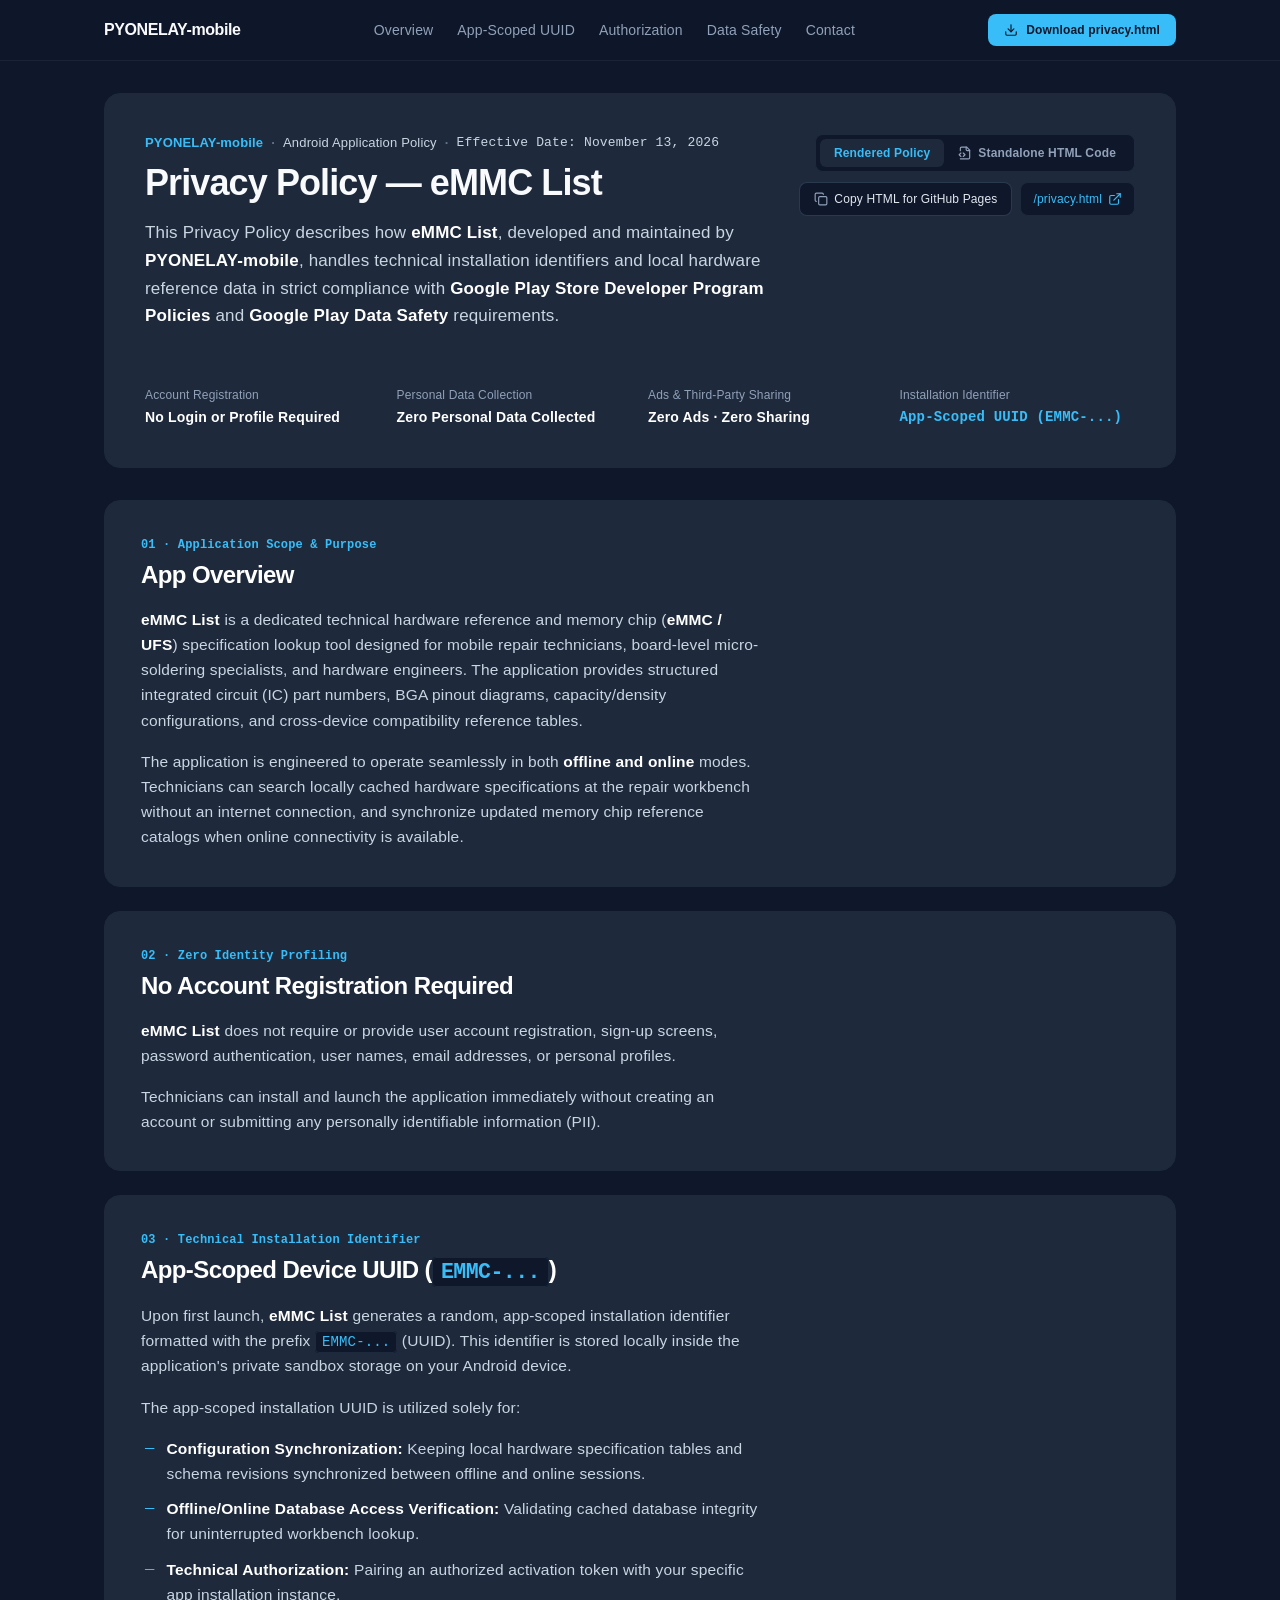
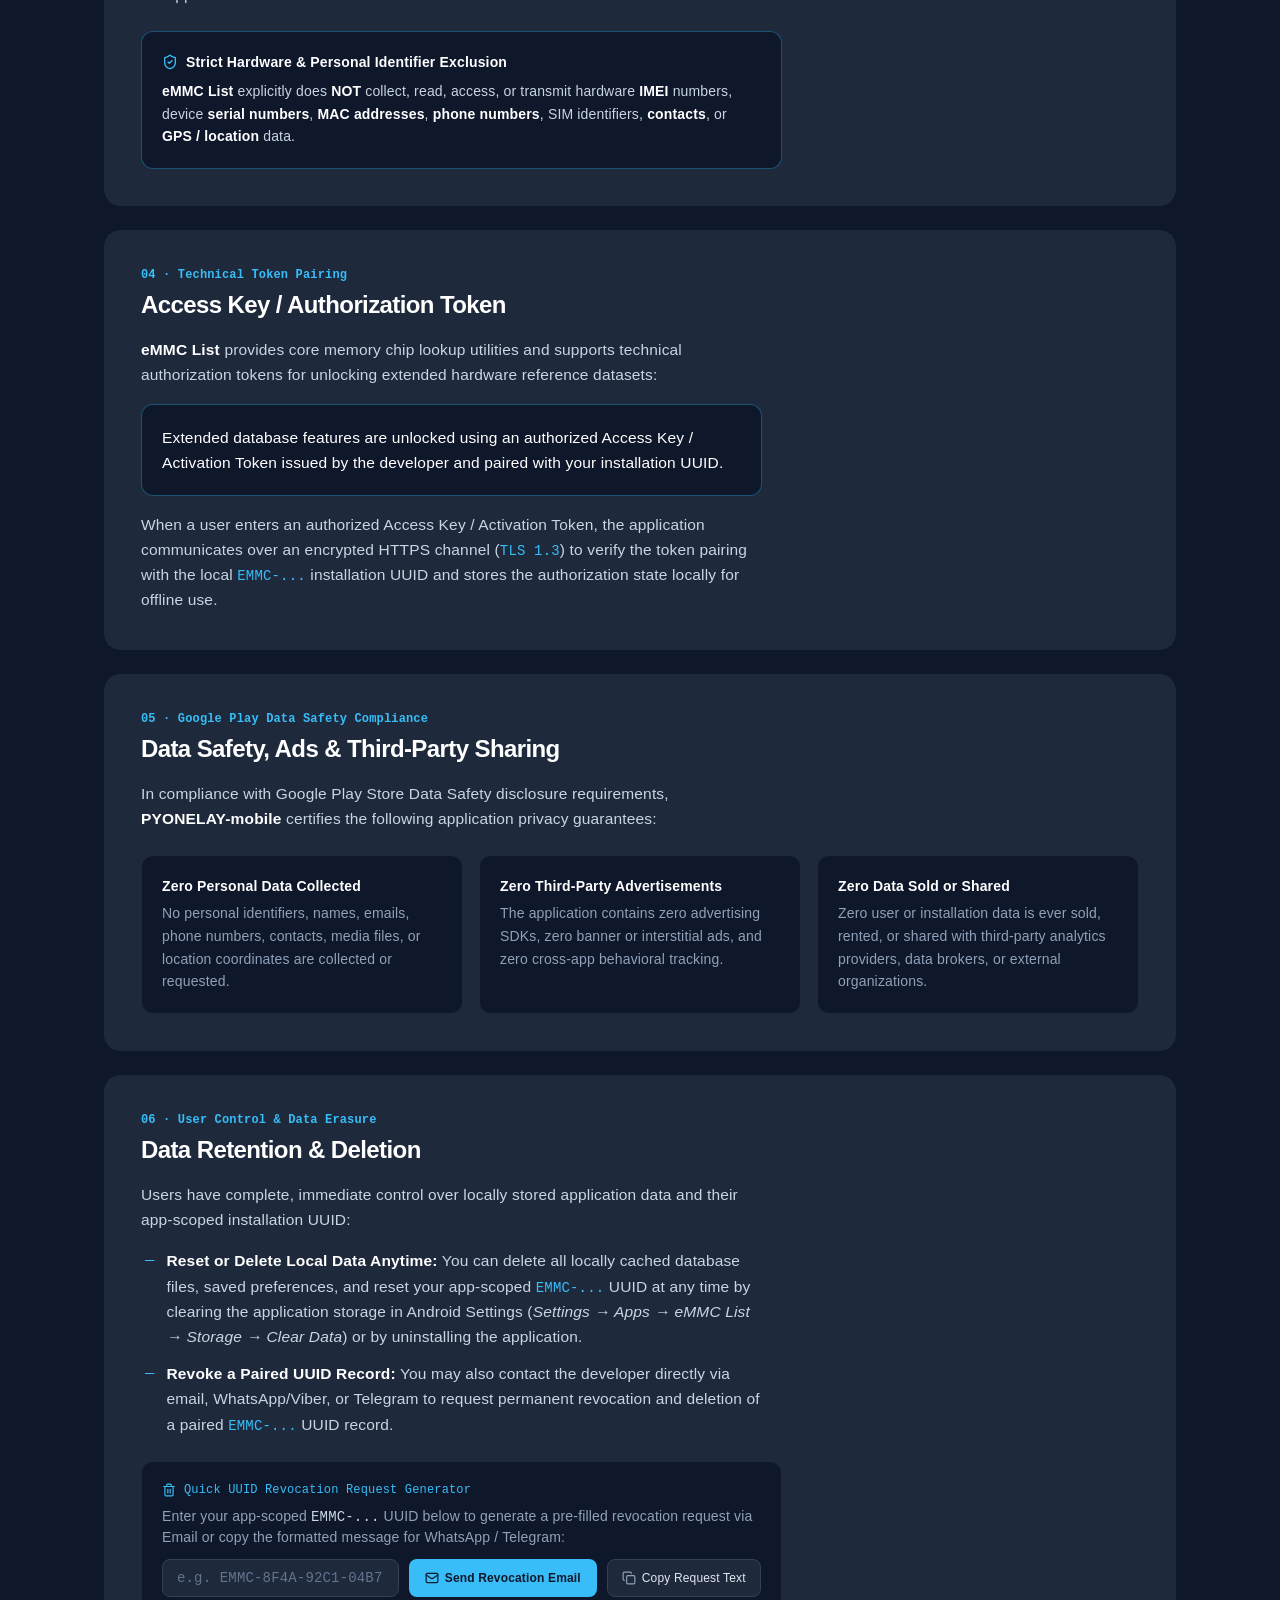
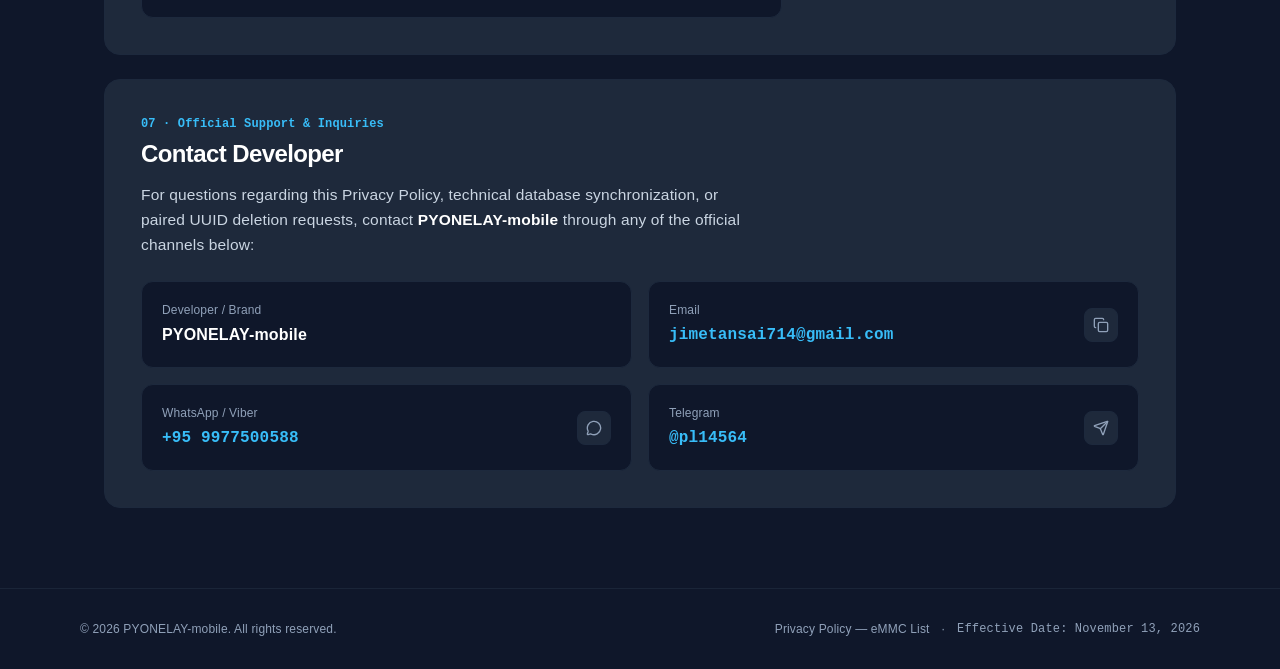
==== commit f00c2226: "Add files via upload" ====
--- a/index.html
+++ b/index.html
@@ -1,1344 +1,22 @@
-<!DOCTYPE html>
-<html lang="my">
-<head>
-  <meta charset="UTF-8" />
-  <meta name="viewport" content="width=device-width, initial-scale=1.0" />
-  <title>PYONELAY-mobile — Web Admin Panel (Key Generator, Profit &amp; IC Database)</title>
-  <style>
-    :root {
-      --bg: #F8F9FA;
-      --surface: #FFFFFF;
-      --primary: #1D63DC;
-      --primary-soft: #E8F1FF;
-      --primary-border: #BFDBFE;
-      --border: #E2E8F0;
-      --text: #0F172A;
-      --muted: #64748B;
-      --danger: #EF4444;
-      --danger-soft: #FEF2F2;
-      --success: #059669;
-      --success-soft: #ECFDF5;
-      --success-border: #A7F3D0;
-      --warning: #D97706;
-      --warning-soft: #FFFBEB;
-    }
-    * { box-sizing: border-box; margin: 0; padding: 0; font-family: 'Plus Jakarta Sans', -apple-system, BlinkMacSystemFont, sans-serif; }
-    body { background: var(--bg); color: var(--text); min-height: 100vh; padding-bottom: 40px; }
-    header {
-      background: var(--surface);
-      border-bottom: 1px solid var(--border);
-      padding: 14px 20px;
-      display: flex;
-      justify-content: space-between;
-      align-items: center;
-      flex-wrap: wrap;
-      gap: 10px;
-      position: sticky;
-      top: 0;
-      z-index: 20;
-    }
-    .brand { display: flex; align-items: center; gap: 12px; }
-    .chip-logo {
-      width: 42px; height: 42px; border-radius: 10px;
-      background: var(--primary-soft); border: 1.5px solid var(--primary-border);
-      display: grid; place-items: center; font-weight: 800; color: var(--primary); font-size: 13px;
-    }
-    .brand h1 { font-size: 17px; font-weight: 800; letter-spacing: -0.2px; }
-    .brand h1 span { color: var(--primary); font-weight: 600; }
-    .brand p { font-size: 11.5px; color: var(--muted); word-break: break-all; }
-    .conn-pill {
-      display: inline-flex; align-items: center; gap: 6px;
-      padding: 6px 12px; border-radius: 999px; font-size: 12px; font-weight: 700;
-      background: var(--success-soft); color: var(--success); border: 1px solid var(--success-border);
-    }
-    .top-profit-banner {
-      max-width: 1240px;
-      margin: 18px auto 0;
-      padding: 0 16px;
-      display: grid;
-      grid-template-columns: repeat(auto-fit, minmax(240px, 1fr));
-      gap: 14px;
-    }
-    .stat-card {
-      background: var(--surface);
-      border: 1.5px solid var(--primary-border);
-      border-radius: 16px;
-      padding: 16px 18px;
-      display: flex;
-      justify-content: space-between;
-      align-items: center;
-      box-shadow: 0 2px 6px rgba(15, 23, 42, 0.03);
-    }
-    .stat-card.profit {
-      background: var(--success-soft);
-      border-color: var(--success-border);
-    }
-    .stat-label {
-      font-size: 11px;
-      font-weight: 800;
-      text-transform: uppercase;
-      letter-spacing: 0.6px;
-      color: var(--muted);
-      margin-bottom: 4px;
-    }
-    .stat-card.profit .stat-label { color: var(--success); }
-    .stat-value {
-      font-family: 'JetBrains Mono', monospace;
-      font-size: 24px;
-      font-weight: 800;
-      color: var(--primary);
-    }
-    .stat-card.profit .stat-value { color: var(--success); }
-    .stat-sub {
-      font-size: 11.5px;
-      color: var(--muted);
-      margin-top: 2px;
-      font-weight: 600;
-    }
-    .container {
-      max-width: 1240px;
-      margin: 18px auto;
-      padding: 0 16px;
-      display: grid;
-      grid-template-columns: 450px 1fr;
-      gap: 20px;
-    }
-    @media (max-width: 960px) { .container { grid-template-columns: 1fr; } }
-    .stack { display: flex; flex-direction: column; gap: 18px; }
-    .card {
-      background: var(--surface);
-      border: 1px solid var(--border);
-      border-radius: 16px;
-      padding: 18px;
-      box-shadow: 0 2px 6px rgba(15, 23, 42, 0.03);
-    }
-    .card.keygen-card {
-      border: 2px solid var(--primary-border);
-      background: linear-gradient(180deg, #F5F9FF 0%, #FFFFFF 100%);
-    }
-    .card h2 {
-      font-size: 15.5px; font-weight: 800; margin-bottom: 12px;
-      display: flex; justify-content: space-between; align-items: center; gap: 8px; flex-wrap: wrap;
-    }
-    .tabs {
-      display: grid; grid-template-columns: 1fr 1fr; gap: 8px;
-      background: #F1F5F9; padding: 4px; border-radius: 10px; margin-bottom: 14px;
-    }
-    .tab-btn {
-      padding: 9px 10px; border: none; border-radius: 8px; font-weight: 700;
-      font-size: 12.5px; cursor: pointer; background: transparent; color: var(--muted);
-    }
-    .tab-btn.active { background: var(--surface); color: var(--primary); box-shadow: 0 1px 3px rgba(0,0,0,0.08); }
-    .field { margin-bottom: 11px; }
-    .field label { display: block; font-size: 12px; font-weight: 700; color: var(--muted); margin-bottom: 5px; }
-    .field input, .field textarea {
-      width: 100%; padding: 10px 12px; border: 1.5px solid var(--border);
-      border-radius: 10px; font-size: 14px; color: var(--text); background: #FCFDFE;
-      font-family: 'JetBrains Mono', monospace;
-    }
-    .field input:focus, .field textarea:focus { outline: none; border-color: var(--primary); background: #FFF; }
-    .inline-spec-row {
-      display: grid; grid-template-columns: 95px 1fr; align-items: center; gap: 10px; margin-bottom: 10px;
-    }
-    .inline-spec-row span {
-      font-family: 'JetBrains Mono', monospace; font-weight: 800; font-size: 13.5px; color: var(--text);
-    }
-    .btn {
-      padding: 11px 16px; border-radius: 10px; border: none; font-weight: 700;
-      font-size: 13.5px; cursor: pointer; transition: 0.15s;
-    }
-    .btn-primary { background: var(--primary); color: #FFF; width: 100%; }
-    .btn-primary:hover { opacity: 0.93; }
-    .btn-success { background: var(--success); color: #FFF; }
-    .btn-outline { background: var(--primary-soft); color: var(--primary); border: 1px solid var(--primary-border); }
-    .btn-danger { background: var(--danger-soft); color: var(--danger); border: 1px solid #FECACA; padding: 5px 10px; font-size: 11.5px; }
-    .status-box {
-      padding: 10px 12px; border-radius: 10px; margin-bottom: 12px; font-size: 12.5px; font-weight: 700; display: none;
-    }
-    .status-ok { background: var(--success-soft); color: var(--success); border: 1px solid var(--success-border); }
-    .status-warn { background: var(--warning-soft); color: var(--warning); border: 1px solid #FDE68A; }
-    .generated-key-box {
-      margin-top: 12px;
-      padding: 14px;
-      border-radius: 12px;
-      background: var(--success-soft);
-      border: 1.5px solid var(--success-border);
-      display: none;
-    }
-    .generated-key-value {
-      font-family: 'JetBrains Mono', monospace;
-      font-size: 17px;
-      font-weight: 800;
-      color: var(--text);
-      letter-spacing: 0.5px;
-      margin: 4px 0 10px;
-      word-break: break-all;
-    }
-    table { width: 100%; border-collapse: collapse; margin-top: 8px; }
-    th, td { text-align: left; padding: 10px 8px; border-bottom: 1px solid var(--border); font-size: 13px; }
-    th { font-size: 11px; text-transform: uppercase; letter-spacing: 0.5px; color: var(--muted); background: #F8FAFC; }
-    .mono { font-family: 'JetBrains Mono', monospace; font-weight: 700; }
-    .badge-group {
-      display: inline-block; padding: 3px 8px; border-radius: 6px;
-      background: var(--primary-soft); color: var(--primary); font-family: 'JetBrains Mono', monospace; font-weight: 700; font-size: 12px;
-    }
-    .badge-profit {
-      display: inline-block; padding: 3px 8px; border-radius: 6px;
-      background: var(--success-soft); color: var(--success); font-family: 'JetBrains Mono', monospace; font-weight: 800; font-size: 12px;
-      border: 1px solid var(--success-border);
-    }
-    .badge-skip {
-      display: inline-block; padding: 2px 7px; border-radius: 6px;
-      background: var(--warning-soft); color: var(--warning); font-size: 11px; font-weight: 700;
-    }
-    .badge-new {
-      display: inline-block; padding: 2px 7px; border-radius: 6px;
-      background: var(--success-soft); color: var(--success); font-size: 11px; font-weight: 700;
-    }
-    .hint-box {
-      background: #F8FAFC; border: 1px dashed var(--border); border-radius: 10px;
-      padding: 10px 12px; font-size: 12px; color: var(--muted); margin-bottom: 12px; line-height: 1.5;
-    }
-  </style>
-</head>
-<body>
-  <header>
-    <div class="brand">
-      <div class="chip-logo">PY</div>
-      <div>
-        <h1>PYONELAY<span>-mobile</span> — Admin Panel</h1>
-        <p>Firebase Link: https://new-emmc-default-rtdb.asia-southeast1.firebasedatabase.app/</p>
-      </div>
-    </div>
-    <div style="display:flex; align-items:center; gap:10px;">
-      <span id="connStatus" class="conn-pill">● Ready &amp; Connected</span>
-      <button id="refreshBtn" class="btn btn-outline" style="padding:7px 12px; font-size:12px;">Sync Now</button>
-    </div>
-  </header>
+<!doctype html>
+<html lang="en" class="dark scroll-smooth">
+  <head>
+    <meta charset="UTF-8" />
+    <meta name="viewport" content="width=device-width, initial-scale=1.0" />
+    <title>Privacy Policy — eMMC List | PYONELAY-mobile</title>
+    <meta name="description" content="Official Google Play Store compliant Privacy Policy and Data Safety disclosure for the eMMC List Android application developed by PYONELAY-mobile." />
+    <meta property="og:title" content="Privacy Policy — eMMC List | PYONELAY-mobile" />
+    <meta property="og:description" content="Official Google Play Store compliant Privacy Policy and Data Safety disclosure for the eMMC List Android application developed by PYONELAY-mobile." />
+    <meta property="og:type" content="website" />
+    <meta name="twitter:card" content="summary_large_image" />
+    <link rel="preconnect" href="https://fonts.googleapis.com" />
+    <link rel="preconnect" href="https://fonts.gstatic.com" crossorigin />
+    <link href="https://fonts.googleapis.com/css2?family=JetBrains+Mono:wght@400;500;600&family=Plus+Jakarta+Sans:wght@400;500;600;700&display=swap" rel="stylesheet" />
+    <script type="module" crossorigin src="/assets/index-CwL0Kvzw.js"></script>
+    <link rel="stylesheet" crossorigin href="/assets/index-C__fNvMa.css">
+  </head>
+  <body class="bg-[#0f172a] text-[#f8fafc] antialiased selection:bg-[#38bdf8]/20 selection:text-[#38bdf8]">
+    <div id="root"></div>
+  </body>
+</html>
 
-  <!-- Top Sales & Auto-Profit Summary Banner (30,000 MMK per 1-Device Key) -->
-  <section class="top-profit-banner">
-    <div class="stat-card">
-      <div>
-        <div class="stat-label">TOTAL SOLD LICENSES (ရောင်းချပြီး Key အရေအတွက်)</div>
-        <div id="totalSoldCountText" class="stat-value">0</div>
-        <div class="stat-sub">1 Device UUID = 1 Lifetime Key</div>
-      </div>
-      <span class="badge-group" style="font-size:13px; padding:6px 10px;">LIFETIME PRO</span>
-    </div>
-
-    <div class="stat-card profit">
-      <div>
-        <div class="stat-label">TOTAL PROFIT / REVENUE (စုစုပေါင်း အမြတ်ငွေ)</div>
-        <div id="totalProfitMmkText" class="stat-value">0 MMK</div>
-        <div class="stat-sub">Fixed Price: +30,000 MMK per Key (Auto-Calculated)</div>
-      </div>
-      <span class="badge-profit" style="font-size:13px; padding:6px 10px;">+30,000 MMK / Key</span>
-    </div>
-  </section>
-
-  <main class="container">
-    <div class="stack">
-      <!-- 1. 1-Device Lifetime Key Generator Card -->
-      <section class="card keygen-card">
-        <h2>
-          <span>🔑 1. 1-Device Key Generator (Key ထုတ်ရန်)</span>
-          <span class="badge-profit">30,000 MMK / Key</span>
-        </h2>
-
-        <div id="licenseStatusBox" class="status-box"></div>
-
-        <div class="hint-box">
-          App ထဲရှိ <strong>Settings → License &amp; Activation</strong> မှ Customer ပို့ပေးသော <strong>Device UUID</strong> (ဥပမာ <code>PYONE-A1B2-C3D4</code>) ကို ထည့်ပြီး Key ထုတ်ပေးပါ။<br/>
-          ထွက်လာသော Key သည် ထိုဖုန်း (1 Device) တစ်လုံးတည်းတွင်သာ Online ဖြစ်စေ Offline ဖြစ်စေ သီးသန့်အလုပ်လုပ်ပြီး စာရင်းထဲတွင် <strong>+30,000 MMK</strong> အလိုအလျောက် ပေါင်းထည့်ပေးပါမည်။
-        </div>
-
-        <form id="keyGenForm">
-          <div class="field">
-            <label>CUSTOMER DEVICE UUID (App ထဲမှ Copy ယူထားသော UUID ထည့်ရန်)</label>
-            <input type="text" id="customerUuidInput" placeholder="PYONE-XXXX-XXXX" required style="text-transform:uppercase; font-weight:800;" />
-          </div>
-          <div class="field">
-            <label>CUSTOMER NAME / PHONE / NOTE (ဝယ်သူအမည် သို့မဟုတ် မှတ်ချက် - Optional)</label>
-            <input type="text" id="customerNameInput" placeholder="ဥပမာ - Ko Kyaw (09977...)" />
-          </div>
-          <button type="submit" class="btn btn-primary">🔑 Generate Lifetime Key (+30,000 MMK)</button>
-        </form>
-
-        <div id="generatedKeyResultBox" class="generated-key-box">
-          <div style="font-size:11px; font-weight:800; color:var(--success); text-transform:uppercase;">
-            GENERATED LIFETIME KEY FOR <span id="generatedForUuidLabel"></span>
-          </div>
-          <div id="generatedKeyText" class="generated-key-value">PYPRO-XXXX-XXXX-XXXX</div>
-          <div style="display:flex; gap:8px;">
-            <button type="button" id="copyGeneratedKeyBtn" class="btn btn-success" style="width:100%; padding:9px 14px;">
-              📋 Copy Activation Key
-            </button>
-          </div>
-        </div>
-      </section>
-
-      <!-- 2. Add New IC Data Card -->
-      <section class="card">
-        <h2>
-          <span>2. Add New IC Data</span>
-          <span style="font-size:11.5px; color:var(--muted); font-weight:600;">Full Name Match = Skip</span>
-        </h2>
-
-        <div id="icStatusBox" class="status-box"></div>
-
-        <div class="tabs">
-          <button type="button" id="tabSingleBtn" class="tab-btn active">တခုချင်း ရိုက်ထည့်ရန်</button>
-          <button type="button" id="tabBulkBtn" class="tab-btn">Copy-Paste အများထည့်ရန်</button>
-        </div>
-
-        <form id="singleIcForm">
-          <div class="hint-box">
-            <strong>ပုံစံ:</strong> IC Part Number (အကြီး/အသေး ရသည်) နှင့် <code>ram</code>, <code>rom</code>, <code>group</code> ကို ရိုက်ထည့်ပါ။ နာမည် အပြည့်အစုံ လုံးဝတူညီမှသာ ရှိပြီးသားအဖြစ် သတ်မှတ်ပါမည်။
-          </div>
-          <div class="field">
-            <label>IC LIST / PART NUMBER</label>
-            <input type="text" id="singlePartNumber" placeholder="B514. KKMV500 သို့မဟုတ် JZ171" required />
-          </div>
-          <div class="inline-spec-row">
-            <span>ram -</span>
-            <input type="text" id="singleRam" placeholder="4" required style="padding:9px 12px; border:1.5px solid var(--border); border-radius:10px; font-family:monospace;" />
-          </div>
-          <div class="inline-spec-row">
-            <span>rom -</span>
-            <input type="text" id="singleRom" placeholder="64" required style="padding:9px 12px; border:1.5px solid var(--border); border-radius:10px; font-family:monospace;" />
-          </div>
-          <div class="inline-spec-row">
-            <span>group -</span>
-            <input type="text" id="singleGroup" placeholder="515A" required style="padding:9px 12px; border:1.5px solid var(--border); border-radius:10px; font-family:monospace;" />
-          </div>
-          <button type="submit" class="btn btn-primary" style="margin-top:6px;">Save Single IC to Database</button>
-        </form>
-
-        <div id="bulkIcSection" style="display:none;">
-          <div class="hint-box">
-            <strong>Copy-Paste Auto ခွဲပေးသည့်စနစ်:</strong><br/>
-            • <code>B514. KKMV500 4 64 515A</code> သို့မဟုတ် <code>B514. KMDV500 4 64 515A</code><br/>
-            • <code>[ 705(A) ] 8 128</code> ခေါင်းစဉ်အောက်တွင် <code>• B813 - KM8V7001JM 8 128</code> ပုံစံဖြင့်လည်း Copy-Paste ထည့်နိုင်ပါသည်။<br/>
-            နာမည်အပြည့်အစုံ လုံးစုံတူညီမှသာ ရှိပြီးသားအဖြစ် ချန်ထားခဲ့ပါမည်။
-          </div>
-          <div class="field">
-            <label>COPY-PASTE IC LIST</label>
-            <textarea id="bulkIcTextarea" rows="7" placeholder="[ 705(A) ] 8 128&#10;• B813-KM8V7001JA 8 128&#10;• B813 - KM8V7001JM 8 128&#10;B514. KKMV500 4 64 515A&#10;B514. KMDV500 4 64 515A"></textarea>
-          </div>
-          <div id="bulkPreviewArea" style="margin-bottom:12px; max-height:220px; overflow-y:auto; display:none;">
-            <table>
-              <thead>
-                <tr>
-                  <th>IC List</th>
-                  <th>RAM</th>
-                  <th>ROM</th>
-                  <th>GROUP</th>
-                  <th>Status</th>
-                </tr>
-              </thead>
-              <tbody id="bulkPreviewBody"></tbody>
-            </table>
-          </div>
-          <button type="button" id="saveBulkBtn" class="btn btn-primary">Auto ခွဲပြီး အသစ်များကိုသာ Database သို့ထည့်မည်</button>
-        </div>
-      </section>
-
-      <!-- 3. Group Price Card -->
-      <section class="card">
-        <h2>
-          <span>3. PRICE (Group ဈေးနှုန်း သတ်မှတ်ရန်)</span>
-          <span class="badge-group">Group → Price</span>
-        </h2>
-        <div id="priceStatusBox" class="status-box"></div>
-        <div class="hint-box">
-          Group နှင့် ဈေးနှုန်းများကို တစ်ခုချင်းဖြစ်စေ၊ အများကြီး Copy-Paste ဖြစ်စေ ထည့်သွင်းနိုင်ပါသည် (အကြီး/အသေး <code>515a</code> = <code>515A</code> အလိုအလျောက် သိမ်းပေးသည်)။
-        </div>
-
-        <div class="field">
-          <label>GROUP နှင့် PRICE များ ရေးရန် / COPY-PASTE ထည့်ရန်</label>
-          <textarea id="groupPriceTextarea" rows="5" placeholder="515A    10000&#10;515B    30000&#10;515C    67000&#10;705A    72000"></textarea>
-        </div>
-        <button type="button" id="saveGroupPricesBtn" class="btn btn-primary">Save PRICE List to Database</button>
-
-        <div style="margin-top:14px;">
-          <label style="font-size:11.5px; font-weight:700; color:var(--muted);">လက်ရှိ သတ်မှတ်ထားသော GROUP PRICE များ (<span id="groupCountBadge">0</span>)</label>
-          <table>
-            <thead>
-              <tr>
-                <th>GROUP</th>
-                <th>PRICE</th>
-                <th>Action</th>
-              </tr>
-            </thead>
-            <tbody id="groupPriceTableBody"></tbody>
-          </table>
-        </div>
-      </section>
-    </div>
-
-    <div class="stack">
-      <!-- Right Top: Sold Licenses & Profit Accounting Table -->
-      <section class="card">
-        <h2>
-          <span>💰 Sold Licenses &amp; Profit Log (<span id="licenseCountBadge">0</span>)</span>
-          <div style="display:flex; align-items:center; gap:8px; flex-wrap:wrap;">
-            <input type="text" id="licenseSearchInput" placeholder="Search customer, UUID, or Key..." style="padding:7px 12px; border:1.5px solid var(--border); border-radius:8px; font-size:13px; width:220px;" />
-          </div>
-        </h2>
-        <div style="overflow-x:auto;">
-          <table>
-            <thead>
-              <tr>
-                <th>Customer / Note</th>
-                <th>Device UUID</th>
-                <th>Activation Key</th>
-                <th>Profit</th>
-                <th>Date</th>
-                <th>Action</th>
-              </tr>
-            </thead>
-            <tbody id="licenseTableBody"></tbody>
-          </table>
-        </div>
-      </section>
-
-      <!-- Right Bottom: Database IC List Table -->
-      <section class="card">
-        <h2>
-          <span>Database IC List (<span id="icCountBadge">0</span>)</span>
-          <div style="display:flex; align-items:center; gap:8px; flex-wrap:wrap;">
-            <input type="text" id="searchFilterInput" placeholder="Search IC or Group..." style="padding:7px 12px; border:1.5px solid var(--border); border-radius:8px; font-size:13px; width:200px;" />
-            <button type="button" id="clearAllIcBtn" class="btn btn-danger" style="padding:7px 10px;">Clear All ICs</button>
-          </div>
-        </h2>
-        <div style="overflow-x:auto;">
-          <table>
-            <thead>
-              <tr>
-                <th>IC List</th>
-                <th>RAM</th>
-                <th>ROM</th>
-                <th>GROUP</th>
-                <th>PRICE (From Group)</th>
-                <th>Action</th>
-              </tr>
-            </thead>
-            <tbody id="icTableBody"></tbody>
-          </table>
-        </div>
-      </section>
-    </div>
-  </main>
-
-  <script>
-    const RTDB_URL = "https://new-emmc-default-rtdb.asia-southeast1.firebasedatabase.app";
-    const LOCAL_STORAGE_KEY = "emmc_rtdb_admin_state_v6";
-    const LICENSE_SECRET_SALT = "PYONELAY_PRO_2026_SALT_V1_MMK30000";
-    const LICENSE_ALPHABET = "23456789ABCDEFGHJKLMNPQRSTUVWXYZ";
-    const LICENSE_PRICE_MMK = 30000;
-
-    let dbChipsMap = {};
-    let groupPricesMap = {};
-    let licensesMap = {};
-
-    const connStatus = document.getElementById("connStatus");
-    const totalSoldCountText = document.getElementById("totalSoldCountText");
-    const totalProfitMmkText = document.getElementById("totalProfitMmkText");
-    const keyGenForm = document.getElementById("keyGenForm");
-    const customerUuidInput = document.getElementById("customerUuidInput");
-    const customerNameInput = document.getElementById("customerNameInput");
-    const licenseStatusBox = document.getElementById("licenseStatusBox");
-    const generatedKeyResultBox = document.getElementById("generatedKeyResultBox");
-    const generatedForUuidLabel = document.getElementById("generatedForUuidLabel");
-    const generatedKeyText = document.getElementById("generatedKeyText");
-    const copyGeneratedKeyBtn = document.getElementById("copyGeneratedKeyBtn");
-    const licenseCountBadge = document.getElementById("licenseCountBadge");
-    const licenseSearchInput = document.getElementById("licenseSearchInput");
-    const licenseTableBody = document.getElementById("licenseTableBody");
-
-    const tabSingleBtn = document.getElementById("tabSingleBtn");
-    const tabBulkBtn = document.getElementById("tabBulkBtn");
-    const singleIcForm = document.getElementById("singleIcForm");
-    const bulkIcSection = document.getElementById("bulkIcSection");
-    const bulkIcTextarea = document.getElementById("bulkIcTextarea");
-    const bulkPreviewArea = document.getElementById("bulkPreviewArea");
-    const bulkPreviewBody = document.getElementById("bulkPreviewBody");
-    const saveBulkBtn = document.getElementById("saveBulkBtn");
-    const icStatusBox = document.getElementById("icStatusBox");
-    const priceStatusBox = document.getElementById("priceStatusBox");
-    const groupPriceTextarea = document.getElementById("groupPriceTextarea");
-    const saveGroupPricesBtn = document.getElementById("saveGroupPricesBtn");
-    const groupPriceTableBody = document.getElementById("groupPriceTableBody");
-    const groupCountBadge = document.getElementById("groupCountBadge");
-    const icTableBody = document.getElementById("icTableBody");
-    const icCountBadge = document.getElementById("icCountBadge");
-    const searchFilterInput = document.getElementById("searchFilterInput");
-    const clearAllIcBtn = document.getElementById("clearAllIcBtn");
-
-    function getBridge() {
-      return window.AndroidAdminBridge || window.AndroidBridge || null;
-    }
-
-    function showBoxMessage(el, msg, isWarn = false) {
-      el.textContent = msg;
-      el.className = "status-box " + (isWarn ? "status-warn" : "status-ok");
-      el.style.display = "block";
-      setTimeout(() => { el.style.display = "none"; }, 6000);
-    }
-
-    // --- 1-Device Deterministic Key Generator (100% Identical to Android LicenseManager.kt) ---
-    function normalizeUuid(rawUuid) {
-      return (rawUuid || "").trim().toUpperCase().replace(/[^A-Z0-9]/g, "");
-    }
-
-    function formatUuidDisplay(rawUuid) {
-      const clean = (rawUuid || "").trim().toUpperCase();
-      if (/^PYONE-[A-Z0-9]{4}-[A-Z0-9]{4}$/.test(clean)) {
-        return clean;
-      }
-      const stripped = normalizeUuid(clean).replace(/^PYONE/, "");
-      if (stripped.length >= 8) {
-        return `PYONE-${stripped.substring(0, 4)}-${stripped.substring(4, 8)}`;
-      }
-      return clean;
-    }
-
-    function mixHash32(input, seed) {
-      let h = seed | 0;
-      for (let i = 0; i < input.length; i++) {
-        const c = input.charCodeAt(i);
-        h = (h ^ c) | 0;
-        h = Math.imul(h, 0x5bd1e995);
-        h = (h ^ (h >>> 15)) | 0;
-      }
-      h = (h ^ input.length) | 0;
-      h = Math.imul(h, -0x7a143595);
-      h = (h ^ (h >>> 13)) | 0;
-      h = Math.imul(h, -0x3d4d51cb);
-      h = (h ^ (h >>> 16)) | 0;
-      return h;
-    }
-
-    function intToBlock4(hash) {
-      let out = "";
-      for (let i = 0; i < 4; i++) {
-        const idx = (hash >>> (i * 7)) & 31;
-        out += LICENSE_ALPHABET[idx];
-      }
-      return out;
-    }
-
-    function generateKeyForUuid(rawUuid) {
-      const displayUuid = formatUuidDisplay(rawUuid);
-      const canonUuid = normalizeUuid(displayUuid);
-      if (!canonUuid) return "";
-      const payload = `${canonUuid}|${LICENSE_SECRET_SALT}`;
-      const h1 = mixHash32(payload, 0x13579BDF);
-      const h2 = mixHash32(`${payload}#2`, -0x68905432);
-      const h3 = mixHash32(`${payload}#3`, 0x2468ACE0);
-      return `PYPRO-${intToBlock4(h1)}-${intToBlock4(h2)}-${intToBlock4(h3)}`;
-    }
-
-    function formatMmk(amount) {
-      return Number(amount || 0).toLocaleString("en-US") + " MMK";
-    }
-
-    function formatDateText(ts) {
-      const d = new Date(Number(ts) || Date.now());
-      const yyyy = d.getFullYear();
-      const mm = String(d.getMonth() + 1).padStart(2, "0");
-      const dd = String(d.getDate()).padStart(2, "0");
-      const hh = String(d.getHours()).padStart(2, "0");
-      const min = String(d.getMinutes()).padStart(2, "0");
-      return `${yyyy}-${mm}-${dd} ${hh}:${min}`;
-    }
-
-    function copyToClipboard(text, btnEl, defaultLabel) {
-      if (navigator.clipboard && navigator.clipboard.writeText) {
-        navigator.clipboard.writeText(text).catch(() => {});
-      } else {
-        const ta = document.createElement("textarea");
-        ta.value = text;
-        document.body.appendChild(ta);
-        ta.select();
-        document.execCommand("copy");
-        document.body.removeChild(ta);
-      }
-      if (btnEl) {
-        btnEl.textContent = "✓ Copied!";
-        setTimeout(() => { btnEl.textContent = defaultLabel; }, 2000);
-      }
-    }
-
-    function cleanPartToken(raw) {
-      return (raw || "")
-        .replace(/^[\s•▪▫●○◦‣⁃*+\-\u2022\u2023\u25E6\u2043\u2219]+/, "")
-        .replace(/^[.,:;=\s]+|[.,:;=\s]+$/g, "")
-        .replace(/\s+/g, " ")
-        .trim()
-        .toUpperCase();
-    }
-
-    function canonicalPartKey(raw) {
-      return cleanPartToken(raw).replace(/[^A-Z0-9]/g, "");
-    }
-
-    function cleanGroupToken(raw) {
-      return (raw || "")
-        .replace(/^[\s\[\]•▪▫●○◦‣⁃*+\-\u2022]+|[\s\[\]]+$/g, "")
-        .replace(/[()]|group/gi, "")
-        .replace(/^[.,:;\-\s]+|[.,:;\-\s]+$/g, "")
-        .replace(/[.\s]+/g, "")
-        .toUpperCase();
-    }
-
-    function cleanCapacityToken(raw) {
-      return (raw || "").trim()
-        .replace(/\b(gb|mb|ram|rom|storage)\b/gi, "")
-        .replace(/^[.,:;\-\s]+|[.,:;\-\s]+$/g, "")
-        .trim() || (raw || "").trim();
-    }
-
-    function sanitizeKey(str) {
-      const canon = canonicalPartKey(str);
-      return canon || (str || "").trim().toUpperCase().replace(/[.#$\[\]\/\s]+/g, "_");
-    }
-
-    function applyRawSnapshotObject(data, replaceExisting = true) {
-      if (!data || typeof data !== "object") return;
-
-      const rawPrices = data.group_prices || data.prices || data.groups;
-      if (rawPrices && typeof rawPrices === "object") {
-        const nextPrices = replaceExisting ? {} : { ...groupPricesMap };
-        for (const [k, v] of Object.entries(rawPrices)) {
-          if (v && typeof v === "object") {
-            const grp = cleanGroupToken(v.group || v.groupCode || v.name || k);
-            const num = Number(String(v.price ?? v.amount ?? v.value ?? "").replace(/,/g, ""));
-            if (grp && !isNaN(num)) nextPrices[grp] = num;
-          } else {
-            const grp = cleanGroupToken(k);
-            const num = Number(String(v).replace(/,/g, ""));
-            if (grp && !isNaN(num)) nextPrices[grp] = num;
-          }
-        }
-        groupPricesMap = nextPrices;
-      } else if (replaceExisting) {
-        groupPricesMap = {};
-      }
-
-      const rawChips = data.ic_chips || data.ics || data.chips;
-      if (rawChips && typeof rawChips === "object") {
-        const nextChips = replaceExisting ? {} : { ...dbChipsMap };
-        for (const [k, item] of Object.entries(rawChips)) {
-          if (!item || typeof item !== "object") continue;
-          const part = cleanPartToken(item.partNumber || item.ic || item.name || k);
-          const canon = canonicalPartKey(part);
-          if (!part || !canon) continue;
-          const ram = cleanCapacityToken(String(item.ram || item.ramSpec || "---"));
-          const rom = cleanCapacityToken(String(item.rom || item.storage || item.storageSpec || "---"));
-          const group = cleanGroupToken(String(item.group || item.groupCode || "---"));
-          nextChips[canon] = {
-            key: canon,
-            partNumber: part,
-            ram,
-            rom,
-            group,
-            updatedAt: item.updatedAt || Date.now()
-          };
-        }
-        dbChipsMap = nextChips;
-      } else if (replaceExisting) {
-        dbChipsMap = {};
-      }
-
-      const rawLicenses = data.licenses || data.license_sales || data.activations;
-      if (rawLicenses && typeof rawLicenses === "object") {
-        const nextLicenses = replaceExisting ? {} : { ...licensesMap };
-        for (const [k, item] of Object.entries(rawLicenses)) {
-          if (!item || typeof item !== "object") continue;
-          const displayUuid = formatUuidDisplay(item.deviceUuid || item.uuid || k);
-          const canonUuid = normalizeUuid(item.canonicalUuid || displayUuid);
-          if (!canonUuid) continue;
-          const activationKey = item.activationKey || item.key || generateKeyForUuid(displayUuid);
-          const customerName = item.customerName || item.customer || item.note || `Customer (${displayUuid})`;
-          const priceMmk = Number(item.priceMmk || LICENSE_PRICE_MMK);
-          const createdAt = Number(item.createdAt || Date.now());
-          nextLicenses[canonUuid] = {
-            canonicalUuid: canonUuid,
-            deviceUuid: displayUuid,
-            activationKey,
-            customerName,
-            priceMmk,
-            createdAt
-          };
-        }
-        licensesMap = nextLicenses;
-      } else if (replaceExisting) {
-        licensesMap = {};
-      }
-    }
-
-    function serializeCurrentState() {
-      const ic_chips = {};
-      for (const [canonKey, item] of Object.entries(dbChipsMap)) {
-        const cleanPart = cleanPartToken(item.partNumber || canonKey);
-        const key = canonicalPartKey(cleanPart);
-        if (!key) continue;
-        ic_chips[key] = {
-          partNumber: cleanPart,
-          ram: cleanCapacityToken(item.ram),
-          rom: cleanCapacityToken(item.rom),
-          group: cleanGroupToken(item.group),
-          ramSpec: cleanCapacityToken(item.ram),
-          storageSpec: cleanCapacityToken(item.rom),
-          groupCode: cleanGroupToken(item.group),
-          updatedAt: item.updatedAt || Date.now()
-        };
-      }
-      const group_prices = {};
-      for (const [grp, price] of Object.entries(groupPricesMap)) {
-        const cleanGrp = cleanGroupToken(grp);
-        const key = sanitizeKey(cleanGrp);
-        if (!key) continue;
-        group_prices[key] = price;
-      }
-      const licenses = {};
-      for (const [canonUuid, rec] of Object.entries(licensesMap)) {
-        if (!canonUuid) continue;
-        licenses[canonUuid] = {
-          canonicalUuid: canonUuid,
-          deviceUuid: rec.deviceUuid,
-          activationKey: rec.activationKey,
-          customerName: rec.customerName,
-          priceMmk: rec.priceMmk || LICENSE_PRICE_MMK,
-          createdAt: rec.createdAt || Date.now()
-        };
-      }
-      return { ic_chips, group_prices, licenses };
-    }
-
-    function saveLocalAndBridgeState() {
-      const snapshotObj = serializeCurrentState();
-      const jsonStr = JSON.stringify(snapshotObj);
-      try {
-        localStorage.setItem(LOCAL_STORAGE_KEY, jsonStr);
-      } catch (_) {}
-
-      try {
-        const bridge = getBridge();
-        if (bridge && typeof bridge.saveDataJson === "function") {
-          bridge.saveDataJson(jsonStr);
-        }
-      } catch (_) {}
-      return snapshotObj;
-    }
-
-    async function patchLicenseToFirebase(canonUuid, licenseRecord) {
-      saveLocalAndBridgeState();
-      try {
-        const res = await fetch(`${RTDB_URL}/licenses/${encodeURIComponent(canonUuid)}.json`, {
-          method: "PUT",
-          headers: { "Content-Type": "application/json" },
-          body: JSON.stringify(licenseRecord)
-        });
-        connStatus.textContent = res.ok ? "● Synced License & Profit with Firebase" : "● Synced Locally";
-      } catch (_) {
-        connStatus.textContent = "● Synced Locally";
-      }
-    }
-
-    async function patchChipsToFirebase(chipsPatchObj) {
-      saveLocalAndBridgeState();
-      try {
-        const res = await fetch(`${RTDB_URL}/ic_chips.json`, {
-          method: "PATCH",
-          headers: { "Content-Type": "application/json" },
-          body: JSON.stringify(chipsPatchObj)
-        });
-        connStatus.textContent = res.ok ? "● Synced with Firebase RTDB & App" : "● Synced Locally";
-      } catch (_) {
-        connStatus.textContent = "● Synced Locally";
-      }
-    }
-
-    async function patchGroupPricesToFirebase(pricesPatchObj) {
-      saveLocalAndBridgeState();
-      try {
-        const res = await fetch(`${RTDB_URL}/group_prices.json`, {
-          method: "PATCH",
-          headers: { "Content-Type": "application/json" },
-          body: JSON.stringify(pricesPatchObj)
-        });
-        connStatus.textContent = res.ok ? "● Synced with Firebase RTDB & App" : "● Synced Locally";
-      } catch (_) {
-        connStatus.textContent = "● Synced Locally";
-      }
-    }
-
-    function loadInitialLocalAndBridgeState() {
-      try {
-        const saved = localStorage.getItem(LOCAL_STORAGE_KEY);
-        if (saved) {
-          applyRawSnapshotObject(JSON.parse(saved), false);
-        }
-      } catch (_) {}
-
-      try {
-        const bridge = getBridge();
-        if (bridge && typeof bridge.getDataJson === "function") {
-          const bridgeJson = bridge.getDataJson();
-          if (bridgeJson) {
-            applyRawSnapshotObject(JSON.parse(bridgeJson), false);
-          }
-        }
-      } catch (_) {}
-
-      renderAll();
-    }
-
-    async function syncFromFirebaseRemote() {
-      try {
-        const controller = new AbortController();
-        const timer = setTimeout(() => controller.abort(), 5000);
-        const res = await fetch(`${RTDB_URL}/.json`, { signal: controller.signal });
-        clearTimeout(timer);
-
-        if (!res.ok) {
-          connStatus.textContent = "● Offline / App Synced";
-          renderAll();
-          return;
-        }
-
-        const data = await res.json();
-        if (data && typeof data === "object") {
-          applyRawSnapshotObject(data, true);
-        } else {
-          dbChipsMap = {};
-          groupPricesMap = {};
-          licensesMap = {};
-        }
-        saveLocalAndBridgeState();
-        connStatus.textContent = "● Connected to new-emmc-default-rtdb";
-      } catch (_) {
-        connStatus.textContent = "● App Bridge Active";
-      }
-      renderAll();
-    }
-
-    function parseBulkIcText(rawText) {
-      const results = [];
-      const rawLines = (rawText || "")
-        .split(/\r?\n/)
-        .map(l => l.trim())
-        .filter(Boolean);
-
-      const lines = [];
-      for (const rawLine of rawLines) {
-        if (
-          lines.length > 0 &&
-          lines[lines.length - 1].trimEnd().endsWith("-") &&
-          !/^[\s•▪▫●○◦‣⁃*+\-\u2022]*\[/.test(rawLine) &&
-          !/^(ram|rom|storage|group|ic|part)\b/i.test(rawLine)
-        ) {
-          lines[lines.length - 1] = lines[lines.length - 1].trimEnd() + rawLine.trimStart();
-        } else {
-          lines.push(rawLine);
-        }
-      }
-
-      let curPart = null, curRam = null, curRom = null, curGroup = null;
-      let activeSectionGroup = null, activeSectionRam = null, activeSectionRom = null;
-
-      function flushLabeled() {
-        if (curPart && curRam && curRom && (curGroup || activeSectionGroup)) {
-          const p = cleanPartToken(curPart);
-          const g = cleanGroupToken(curGroup || activeSectionGroup || "");
-          if (p && canonicalPartKey(p)) {
-            results.push({
-              partNumber: p,
-              ram: cleanCapacityToken(curRam),
-              rom: cleanCapacityToken(curRom),
-              group: g || "---"
-            });
-          }
-          curPart = null; curRam = null; curRom = null; curGroup = null;
-        }
-      }
-
-      for (const rawLine of lines) {
-        const bracketMatch = rawLine.match(/^\[\s*([^\]]+?)\s*\](.*)$/);
-        if (bracketMatch) {
-          flushLabeled();
-          const headerGrp = cleanGroupToken(bracketMatch[1]);
-          if (headerGrp) activeSectionGroup = headerGrp;
-          const tailNums = (bracketMatch[2] || "").trim().split(/\s+/).filter(Boolean);
-          if (tailNums.length >= 2 && /^\d+(?:GB|MB)?$/i.test(tailNums[0]) && /^\d+(?:GB|MB)?$/i.test(tailNums[1])) {
-            activeSectionRam = cleanCapacityToken(tailNums[0]);
-            activeSectionRom = cleanCapacityToken(tailNums[1]);
-          }
-          continue;
-        }
-
-        const line = rawLine.replace(/^[\s•▪▫●○◦‣⁃*+\-\u2022\u2023\u25E6\u2043\u2219]+/, "").trim();
-        if (!line) continue;
-
-        const ramMatch = line.match(/^ram\s*[-:=.]+\s*(.+)$/i);
-        if (ramMatch) { curRam = cleanCapacityToken(ramMatch[1]); flushLabeled(); continue; }
-
-        const romMatch = line.match(/^(?:rom|storage)\s*[-:=.]+\s*(.+)$/i);
-        if (romMatch) { curRom = cleanCapacityToken(romMatch[1]); flushLabeled(); continue; }
-
-        const grpMatch = line.match(/^group\s*[-:=.]+\s*(.+)$/i);
-        if (grpMatch) { curGroup = cleanGroupToken(grpMatch[1]); flushLabeled(); continue; }
-
-        const partMatch = line.match(/^(?:ic|part|part\s*number)\s*[-:=.]+\s*(.+)$/i);
-        if (partMatch) { flushLabeled(); curPart = cleanPartToken(partMatch[1]); continue; }
-
-        const fourColMatch = line.match(/^(.+?)\s+(\d+(?:\.\d+)?(?:GB|MB)?)[.,;]*\s+(\d+(?:\.\d+)?(?:GB|MB)?)[.,;]*\s+([A-Za-z0-9()][A-Za-z0-9().\-_]*)$/i);
-        if (fourColMatch) {
-          const candidatePart = cleanPartToken(fourColMatch[1]);
-          const candidateRam = cleanCapacityToken(fourColMatch[2]);
-          const candidateRom = cleanCapacityToken(fourColMatch[3]);
-          const candidateGroup = cleanGroupToken(fourColMatch[4]);
-          if (candidatePart && canonicalPartKey(candidatePart) && candidateGroup && !/^(ram|rom|storage|group)$/i.test(candidatePart)) {
-            flushLabeled();
-            activeSectionGroup = candidateGroup;
-            results.push({
-              partNumber: candidatePart,
-              ram: candidateRam,
-              rom: candidateRom,
-              group: candidateGroup
-            });
-            continue;
-          }
-        }
-
-        const threeColMatch = line.match(/^(.+?)\s+(\d+(?:\.\d+)?(?:GB|MB)?)[.,;]*\s+(\d+(?:\.\d+)?(?:GB|MB)?)[.,;]*$/i);
-        if (threeColMatch) {
-          const candidatePart = cleanPartToken(threeColMatch[1]);
-          const candidateRam = cleanCapacityToken(threeColMatch[2]);
-          const candidateRom = cleanCapacityToken(threeColMatch[3]);
-          const effectiveGroup = activeSectionGroup || curGroup || "---";
-          if (candidatePart && canonicalPartKey(candidatePart) && !/^(ram|rom|storage|group)$/i.test(candidatePart)) {
-            flushLabeled();
-            results.push({
-              partNumber: candidatePart,
-              ram: candidateRam,
-              rom: candidateRom,
-              group: effectiveGroup
-            });
-            continue;
-          }
-        }
-
-        flushLabeled();
-        const cleanedSinglePart = cleanPartToken(line);
-        if (cleanedSinglePart && canonicalPartKey(cleanedSinglePart)) {
-          if (activeSectionGroup && activeSectionRam && activeSectionRom) {
-            results.push({
-              partNumber: cleanedSinglePart,
-              ram: activeSectionRam,
-              rom: activeSectionRom,
-              group: activeSectionGroup
-            });
-          } else {
-            curPart = cleanedSinglePart;
-            curRam = null; curRom = null; curGroup = null;
-          }
-        }
-      }
-      flushLabeled();
-      return results;
-    }
-
-    function parseGroupPricesText(rawText) {
-      const map = {};
-      const lines = (rawText || "").split(/\r?\n/).map(l => l.trim()).filter(Boolean);
-      const pairRegex = /([A-Za-z0-9_()\-]+)[.\s\-:=,]+([0-9][0-9,]*(?:\.[0-9]+)?)/g;
-      for (const line of lines) {
-        let m;
-        pairRegex.lastIndex = 0;
-        while ((m = pairRegex.exec(line)) !== null) {
-          const grp = cleanGroupToken(m[1]);
-          const price = Number(m[2].replace(/,/g, ""));
-          if (grp && !isNaN(price)) {
-            map[grp] = price;
-          }
-        }
-      }
-      return map;
-    }
-
-    function renderAll() {
-      renderLicensesAndProfit();
-      renderGroupPrices();
-      renderIcTable();
-      renderBulkPreview();
-    }
-
-    function renderLicensesAndProfit() {
-      const allSales = Object.values(licensesMap).sort((a, b) => (b.createdAt || 0) - (a.createdAt || 0));
-      const totalSold = allSales.length;
-      const totalProfit = totalSold * LICENSE_PRICE_MMK;
-
-      totalSoldCountText.textContent = String(totalSold);
-      totalProfitMmkText.textContent = formatMmk(totalProfit);
-
-      const q = (licenseSearchInput.value || "").trim().toLowerCase();
-      const filtered = allSales.filter(item => {
-        if (!q) return true;
-        return (
-          (item.customerName || "").toLowerCase().includes(q) ||
-          (item.deviceUuid || "").toLowerCase().includes(q) ||
-          (item.activationKey || "").toLowerCase().includes(q)
-        );
-      });
-
-      licenseCountBadge.textContent = filtered.length;
-      if (filtered.length === 0) {
-        licenseTableBody.innerHTML = `<tr><td colspan="6" style="text-align:center; color:var(--muted); padding:20px;">ရောင်းချပြီးသော License Key မရှိသေးပါ။ ဘယ်ဘက်ရှိ 1-Device Key Generator တွင် UUID ထည့်၍ Key ထုတ်နိုင်ပါသည်။</td></tr>`;
-        return;
-      }
-
-      licenseTableBody.innerHTML = filtered.map(item => `
-        <tr>
-          <td style="font-weight:700;">${item.customerName || "-"}</td>
-          <td class="mono" style="color:var(--primary);">${item.deviceUuid}</td>
-          <td class="mono">${item.activationKey}</td>
-          <td><span class="badge-profit">+${formatMmk(item.priceMmk || LICENSE_PRICE_MMK)}</span></td>
-          <td class="mono" style="font-size:11.5px; color:var(--muted);">${formatDateText(item.createdAt)}</td>
-          <td>
-            <div style="display:flex; gap:6px;">
-              <button class="btn btn-outline" style="padding:5px 9px; font-size:11.5px;" onclick="window.copyLicenseKey('${item.activationKey}', this)">Copy</button>
-              <button class="btn btn-danger" onclick="window.deleteLicense('${item.canonicalUuid}')">Revoke</button>
-            </div>
-          </td>
-        </tr>
-      `).join("");
-    }
-
-    function renderGroupPrices() {
-      const entries = Object.entries(groupPricesMap).sort((a, b) => a[0].localeCompare(b[0]));
-      groupCountBadge.textContent = entries.length;
-      if (entries.length === 0) {
-        groupPriceTableBody.innerHTML = `<tr><td colspan="3" style="text-align:center; color:var(--muted);">No Group Prices configured yet.</td></tr>`;
-        return;
-      }
-      groupPriceTableBody.innerHTML = entries.map(([grp, price]) => `
-        <tr>
-          <td><span class="badge-group">${grp}</span></td>
-          <td class="mono" style="color:var(--primary);">${price}</td>
-          <td><button class="btn btn-danger" onclick="window.deleteGroupPrice('${grp}')">Delete</button></td>
-        </tr>
-      `).join("");
-    }
-
-    function renderIcTable() {
-      const q = (searchFilterInput.value || "").trim().toLowerCase().replace(/[^a-z0-9]/g, "");
-      const list = Object.values(dbChipsMap)
-        .filter(item => {
-          if (!q) return true;
-          const pNorm = item.partNumber.toLowerCase().replace(/[^a-z0-9]/g, "");
-          const gNorm = item.group.toLowerCase().replace(/[^a-z0-9]/g, "");
-          return pNorm.includes(q) || gNorm.includes(q);
-        })
-        .sort((a, b) => a.partNumber.localeCompare(b.partNumber));
-
-      icCountBadge.textContent = list.length;
-      if (list.length === 0) {
-        icTableBody.innerHTML = `<tr><td colspan="6" style="text-align:center; color:var(--muted); padding:24px;">No IC records found. Database is empty.</td></tr>`;
-        return;
-      }
-      icTableBody.innerHTML = list.map(item => {
-        const groupPrice = groupPricesMap[item.group];
-        const priceDisplay = groupPrice !== undefined ? groupPrice : "---";
-        const safeKey = canonicalPartKey(item.partNumber);
-        return `
-          <tr>
-            <td class="mono">${item.partNumber}</td>
-            <td class="mono">${item.ram}</td>
-            <td class="mono">${item.rom}</td>
-            <td><span class="badge-group">${item.group}</span></td>
-            <td class="mono" style="color:var(--primary);">${priceDisplay}</td>
-            <td>
-              <button class="btn btn-danger" onclick="window.deleteIc('${safeKey}')">Delete</button>
-            </td>
-          </tr>
-        `;
-      }).join("");
-    }
-
-    function renderBulkPreview() {
-      const parsed = parseBulkIcText(bulkIcTextarea.value);
-      if (parsed.length === 0) {
-        bulkPreviewArea.style.display = "none";
-        return;
-      }
-      bulkPreviewArea.style.display = "block";
-      const seenInBatch = new Set();
-      bulkPreviewBody.innerHTML = parsed.map(item => {
-        const canonKey = canonicalPartKey(item.partNumber);
-        const existsInDb = Boolean(dbChipsMap[canonKey]);
-        const dupInBatch = seenInBatch.has(canonKey);
-        seenInBatch.add(canonKey);
-        const isSkip = existsInDb || dupInBatch;
-        return `
-          <tr>
-            <td class="mono">${item.partNumber}</td>
-            <td class="mono">${item.ram}</td>
-            <td class="mono">${item.rom}</td>
-            <td class="mono">${item.group}</td>
-            <td>${isSkip ? '<span class="badge-skip">ရှိပြီးသား (ချန်ထားမည်)</span>' : '<span class="badge-new">အသစ် (ထည့်မည်)</span>'}</td>
-          </tr>
-        `;
-      }).join("");
-    }
-
-    // --- Event Listeners for 1-Device Key Generator & Profit ---
-    keyGenForm.addEventListener("submit", async (e) => {
-      e.preventDefault();
-      const rawUuid = customerUuidInput.value.trim();
-      const displayUuid = formatUuidDisplay(rawUuid);
-      const canonUuid = normalizeUuid(displayUuid);
-      if (!canonUuid || canonUuid.length < 4) {
-        showBoxMessage(licenseStatusBox, "Customer ၏ Device UUID ကို မှန်ကန်စွာ ထည့်သွင်းပါ (ဥပမာ PYONE-A1B2-C3D4)။", true);
-        return;
-      }
-
-      const generatedKey = generateKeyForUuid(displayUuid);
-      const customerName = customerNameInput.value.trim() || `Customer (${displayUuid})`;
-      const existing = licensesMap[canonUuid];
-
-      const record = {
-        canonicalUuid: canonUuid,
-        deviceUuid: displayUuid,
-        activationKey: generatedKey,
-        customerName,
-        priceMmk: LICENSE_PRICE_MMK,
-        createdAt: existing ? existing.createdAt : Date.now()
-      };
-
-      licensesMap[canonUuid] = record;
-
-      generatedForUuidLabel.textContent = displayUuid;
-      generatedKeyText.textContent = generatedKey;
-      generatedKeyResultBox.style.display = "block";
-
-      customerUuidInput.value = "";
-      customerNameInput.value = "";
-
-      renderAll();
-      await patchLicenseToFirebase(canonUuid, record);
-
-      showBoxMessage(
-        licenseStatusBox,
-        `Device UUID "${displayUuid}" အတွက် Lifetime Key (${generatedKey}) ထုတ်ပေးပြီး +30,000 MMK စာရင်းသွင်းပြီးပါပြီ။`,
-        false
-      );
-    });
-
-    copyGeneratedKeyBtn.addEventListener("click", () => {
-      copyToClipboard(generatedKeyText.textContent, copyGeneratedKeyBtn, "📋 Copy Activation Key");
-    });
-
-    licenseSearchInput.addEventListener("input", renderLicensesAndProfit);
-
-    window.copyLicenseKey = (key, btnEl) => {
-      copyToClipboard(key, btnEl, "Copy");
-    };
-
-    window.deleteLicense = async (canonUuid) => {
-      if (!canonUuid) return;
-      delete licensesMap[canonUuid];
-      renderAll();
-      saveLocalAndBridgeState();
-
-      try {
-        const bridge = getBridge();
-        if (bridge && typeof bridge.deleteLicense === "function") {
-          bridge.deleteLicense(canonUuid);
-        }
-      } catch (_) {}
-
-      try {
-        await fetch(`${RTDB_URL}/licenses/${encodeURIComponent(canonUuid)}.json`, { method: "DELETE" });
-      } catch (_) {}
-    };
-
-    tabSingleBtn.addEventListener("click", () => {
-      tabSingleBtn.classList.add("active");
-      tabBulkBtn.classList.remove("active");
-      singleIcForm.style.display = "block";
-      bulkIcSection.style.display = "none";
-    });
-
-    tabBulkBtn.addEventListener("click", () => {
-      tabBulkBtn.classList.add("active");
-      tabSingleBtn.classList.remove("active");
-      singleIcForm.style.display = "none";
-      bulkIcSection.style.display = "block";
-    });
-
-    bulkIcTextarea.addEventListener("input", renderBulkPreview);
-    searchFilterInput.addEventListener("input", renderIcTable);
-    document.getElementById("refreshBtn").addEventListener("click", syncFromFirebaseRemote);
-
-    singleIcForm.addEventListener("submit", async (e) => {
-      e.preventDefault();
-      const part = cleanPartToken(document.getElementById("singlePartNumber").value);
-      const canonKey = canonicalPartKey(part);
-      const ram = cleanCapacityToken(document.getElementById("singleRam").value);
-      const rom = cleanCapacityToken(document.getElementById("singleRom").value);
-      const group = cleanGroupToken(document.getElementById("singleGroup").value);
-
-      if (!part || !canonKey || !ram || !rom || !group) return;
-
-      if (dbChipsMap[canonKey]) {
-        showBoxMessage(icStatusBox, `"${part}" သည် Database ထဲတွင် ရှိပြီးသားဖြစ်၍ လက်မခံပါ (ချန်ထားခဲ့ပါသည်)။`, true);
-        return;
-      }
-
-      const record = {
-        partNumber: part,
-        ram,
-        rom,
-        group,
-        ramSpec: ram,
-        storageSpec: rom,
-        groupCode: group,
-        updatedAt: Date.now()
-      };
-      dbChipsMap[canonKey] = { key: canonKey, ...record };
-
-      singleIcForm.reset();
-      renderAll();
-      await patchChipsToFirebase({ [canonKey]: record });
-      showBoxMessage(icStatusBox, `IC အသစ် "${part}" (RAM: ${ram}, ROM: ${rom}, GROUP: ${group}) ကို သိမ်းဆည်းပြီးပါပြီ။`, false);
-    });
-
-    saveBulkBtn.addEventListener("click", async () => {
-      const parsed = parseBulkIcText(bulkIcTextarea.value);
-      if (parsed.length === 0) {
-        showBoxMessage(icStatusBox, "Copy-Paste Data မတွေ့ပါ။ ဥပမာ - B514. KKMV500 4 64 515A သို့မဟုတ် [ 705(A) ] 8 128 အောက်တွင် • B813-KM8V7001JA 8 128 ပုံစံဖြင့် ထည့်ပါ။", true);
-        return;
-      }
-
-      const addedList = [];
-      const skippedList = [];
-      const patchPayload = {};
-
-      for (const item of parsed) {
-        const part = cleanPartToken(item.partNumber);
-        const canonKey = canonicalPartKey(part);
-        if (!part || !canonKey) continue;
-
-        if (dbChipsMap[canonKey]) {
-          skippedList.push(part);
-        } else {
-          const record = {
-            partNumber: part,
-            ram: cleanCapacityToken(item.ram),
-            rom: cleanCapacityToken(item.rom),
-            group: cleanGroupToken(item.group),
-            ramSpec: cleanCapacityToken(item.ram),
-            storageSpec: cleanCapacityToken(item.rom),
-            groupCode: cleanGroupToken(item.group),
-            updatedAt: Date.now()
-          };
-          dbChipsMap[canonKey] = { key: canonKey, ...record };
-          patchPayload[canonKey] = record;
-          addedList.push(part);
-        }
-      }
-
-      bulkIcTextarea.value = "";
-      bulkPreviewArea.style.display = "none";
-      renderAll();
-      if (addedList.length > 0) {
-        await patchChipsToFirebase(patchPayload);
-      }
-
-      const msg = `အသစ်ထည့်သွင်းပြီး: ${addedList.length} ခု` +
-        (skippedList.length > 0 ? ` | ရှိပြီးသားဖြစ်၍ ချန်ထားခဲ့သည် (${skippedList.length} ခု): ${skippedList.join(", ")}` : "");
-      showBoxMessage(icStatusBox, msg, addedList.length === 0);
-    });
-
-    saveGroupPricesBtn.addEventListener("click", async () => {
-      const parsedPrices = parseGroupPricesText(groupPriceTextarea.value);
-      const keys = Object.keys(parsedPrices);
-      if (keys.length === 0) {
-        showBoxMessage(priceStatusBox, "Group နှင့် Price ကို ဥပမာ `515A 10000` ပုံစံဖြင့် ရေးပါ။", true);
-        return;
-      }
-
-      const patchPayload = {};
-      for (const [grp, price] of Object.entries(parsedPrices)) {
-        const cleanGrp = cleanGroupToken(grp);
-        groupPricesMap[cleanGrp] = price;
-        patchPayload[sanitizeKey(cleanGrp)] = price;
-      }
-
-      groupPriceTextarea.value = "";
-      renderAll();
-      await patchGroupPricesToFirebase(patchPayload);
-      showBoxMessage(priceStatusBox, `Group ဈေးနှုန်း (${keys.length}) ခု ထပ်ပေါင်းသိမ်းဆည်းပြီးပါပြီ။ စုစုပေါင်း Group (${Object.keys(groupPricesMap).length}) ခု ရှိပါသည်။`, false);
-    });
-
-    clearAllIcBtn.addEventListener("click", async () => {
-      dbChipsMap = {};
-      renderAll();
-      saveLocalAndBridgeState();
-      try {
-        await fetch(`${RTDB_URL}/ic_chips.json`, { method: "DELETE" });
-        connStatus.textContent = "● Cleared All ICs from Firebase RTDB";
-      } catch (_) {}
-      showBoxMessage(icStatusBox, "Database ထဲရှိ IC List အားလုံးကို ရှင်းလင်းပြီးပါပြီ။", false);
-    });
-
-    window.deleteIc = async (partOrKey) => {
-      const canonKey = canonicalPartKey(partOrKey);
-      if (!canonKey) return;
-      const existing = dbChipsMap[canonKey];
-      const partName = existing ? existing.partNumber : cleanPartToken(partOrKey);
-      delete dbChipsMap[canonKey];
-      renderAll();
-      saveLocalAndBridgeState();
-
-      try {
-        const bridge = getBridge();
-        if (bridge && typeof bridge.deleteIc === "function") {
-          bridge.deleteIc(partName);
-        }
-      } catch (_) {}
-
-      try {
-        await fetch(`${RTDB_URL}/ic_chips/${encodeURIComponent(canonKey)}.json`, { method: "DELETE" });
-      } catch (_) {}
-    };
-
-    window.deleteGroupPrice = async (grp) => {
-      const cleanGrp = cleanGroupToken(grp);
-      if (!cleanGrp) return;
-      delete groupPricesMap[cleanGrp];
-      renderAll();
-      saveLocalAndBridgeState();
-
-      try {
-        const bridge = getBridge();
-        if (bridge && typeof bridge.deleteGroupPrice === "function") {
-          bridge.deleteGroupPrice(cleanGrp);
-        }
-      } catch (_) {}
-
-      try {
-        const key = sanitizeKey(cleanGrp);
-        await fetch(`${RTDB_URL}/group_prices/${encodeURIComponent(key)}.json`, { method: "DELETE" });
-      } catch (_) {}
-    };
-
-    loadInitialLocalAndBridgeState();
-    syncFromFirebaseRemote();
-  </script>
-</body>
-</html>
--- a/assets/index-C__fNvMa.css
+++ b/assets/index-C__fNvMa.css
@@ -0,0 +1,2 @@
+/*! tailwindcss v4.3.5 | MIT License | https://tailwindcss.com */
+@layer properties{@supports (((-webkit-hyphens:none)) and (not (margin-trim:block))) or ((-moz-orient:inline) and (not (color:rgb(from red r g b)))){*,:before,:after,::backdrop{--tw-rotate-x:initial;--tw-rotate-y:initial;--tw-rotate-z:initial;--tw-skew-x:initial;--tw-skew-y:initial;--tw-space-y-reverse:0;--tw-border-style:solid;--tw-leading:initial;--tw-font-weight:initial;--tw-tracking:initial;--tw-outline-style:solid;--tw-backdrop-blur:initial;--tw-backdrop-brightness:initial;--tw-backdrop-contrast:initial;--tw-backdrop-grayscale:initial;--tw-backdrop-hue-rotate:initial;--tw-backdrop-invert:initial;--tw-backdrop-opacity:initial;--tw-backdrop-saturate:initial;--tw-backdrop-sepia:initial}}}@layer theme{:root,:host{--font-sans:-apple-system, BlinkMacSystemFont, "Segoe UI", Roboto, "Helvetica Neue", "Noto Sans", Arial, sans-serif, "Apple Color Emoji", "Segoe UI Emoji", "Segoe UI Symbol", "Noto Color Emoji";--font-mono:ui-monospace, SFMono-Regular, Menlo, Monaco, Consolas, "Liberation Mono", "Courier New", monospace;--color-slate-100:oklch(96.8% .007 247.896);--color-slate-200:oklch(92.9% .013 255.508);--color-slate-300:oklch(86.9% .022 252.894);--color-slate-400:oklch(70.4% .04 256.788);--color-slate-500:oklch(55.4% .046 257.417);--color-slate-700:oklch(37.2% .044 257.287);--color-slate-800:oklch(27.9% .041 260.031);--color-slate-900:oklch(20.8% .042 265.755);--color-white:#fff;--spacing:.25rem;--container-3xl:48rem;--text-xs:.75rem;--text-xs--line-height:calc(1 / .75);--text-sm:.875rem;--text-sm--line-height:calc(1.25 / .875);--text-base:1rem;--text-base--line-height:calc(1.5 / 1);--text-lg:1.125rem;--text-lg--line-height:calc(1.75 / 1.125);--text-xl:1.25rem;--text-xl--line-height:calc(1.75 / 1.25);--text-2xl:1.5rem;--text-2xl--line-height:calc(2 / 1.5);--text-4xl:2.25rem;--text-4xl--line-height:calc(2.5 / 2.25);--font-weight-normal:400;--font-weight-medium:500;--font-weight-semibold:600;--font-weight-bold:700;--tracking-tight:-.025em;--leading-relaxed:1.625;--radius-md:.375rem;--radius-lg:.5rem;--radius-xl:.75rem;--radius-2xl:1rem;--blur-md:12px;--default-transition-duration:.15s;--default-transition-timing-function:cubic-bezier(.4, 0, .2, 1);--default-font-family:var(--font-sans);--default-mono-font-family:var(--font-mono)}}@layer base{*,:after,:before,::backdrop{box-sizing:border-box;border:0 solid;margin:0;padding:0}::file-selector-button{box-sizing:border-box;border:0 solid;margin:0;padding:0}html,:host{-webkit-text-size-adjust:100%;tab-size:4;line-height:1.5;font-family:var(--default-font-family,-apple-system, BlinkMacSystemFont, "Segoe UI", Roboto, "Helvetica Neue", "Noto Sans", Arial, sans-serif, "Apple Color Emoji", "Segoe UI Emoji", "Segoe UI Symbol", "Noto Color Emoji");font-feature-settings:var(--default-font-feature-settings,normal);font-variation-settings:var(--default-font-variation-settings,normal);-webkit-tap-highlight-color:transparent}hr{height:0;color:inherit;border-top-width:1px}abbr:where([title]){-webkit-text-decoration:underline dotted;text-decoration:underline dotted}h1,h2,h3,h4,h5,h6{font-size:inherit;font-weight:inherit}a{color:inherit;-webkit-text-decoration:inherit;-webkit-text-decoration:inherit;-webkit-text-decoration:inherit;-webkit-text-decoration:inherit;text-decoration:inherit}b,strong{font-weight:bolder}code,kbd,samp,pre{font-family:var(--default-mono-font-family,ui-monospace, SFMono-Regular, Menlo, Monaco, Consolas, "Liberation Mono", "Courier New", monospace);font-feature-settings:var(--default-mono-font-feature-settings,normal);font-variation-settings:var(--default-mono-font-variation-settings,normal);font-size:1em}small{font-size:80%}sub,sup{vertical-align:baseline;font-size:75%;line-height:0;position:relative}sub{bottom:-.25em}sup{top:-.5em}table{text-indent:0;border-color:inherit;border-collapse:collapse}:-moz-focusring:where(:not(iframe)){outline:auto}progress{vertical-align:baseline}summary{display:list-item}ol,ul,menu{list-style:none}img,svg,video,canvas,audio,iframe,embed,object{vertical-align:middle;display:block}img,video{max-width:100%;height:auto}button,input,select,optgroup,textarea{font:inherit;font-feature-settings:inherit;font-variation-settings:inherit;letter-spacing:inherit;color:inherit;opacity:1;background-color:#0000;border-radius:0}::file-selector-button{font:inherit;font-feature-settings:inherit;font-variation-settings:inherit;letter-spacing:inherit;color:inherit;opacity:1;background-color:#0000;border-radius:0}:where(select:is([multiple],[size])) optgroup{font-weight:bolder}:where(select:is([multiple],[size])) optgroup option{padding-inline-start:20px}::file-selector-button{margin-inline-end:4px}::placeholder{opacity:1}@supports (not ((-webkit-appearance:-apple-pay-button))) or (contain-intrinsic-size:1px){::placeholder{color:currentColor}@supports (color:color-mix(in lab, red, red)){::placeholder{color:color-mix(in oklab, currentcolor 50%, transparent)}}}textarea{resize:vertical}::-webkit-search-decoration{-webkit-appearance:none}::-webkit-date-and-time-value{min-height:1lh;text-align:inherit}::-webkit-datetime-edit{display:inline-flex}::-webkit-datetime-edit-fields-wrapper{padding:0}::-webkit-datetime-edit{padding-block:0}::-webkit-datetime-edit-year-field{padding-block:0}::-webkit-datetime-edit-month-field{padding-block:0}::-webkit-datetime-edit-day-field{padding-block:0}::-webkit-datetime-edit-hour-field{padding-block:0}::-webkit-datetime-edit-minute-field{padding-block:0}::-webkit-datetime-edit-second-field{padding-block:0}::-webkit-datetime-edit-millisecond-field{padding-block:0}::-webkit-datetime-edit-meridiem-field{padding-block:0}::-webkit-calendar-picker-indicator{line-height:1}:-moz-ui-invalid{box-shadow:none}button,input:where([type=button],[type=reset],[type=submit]){appearance:button}::file-selector-button{appearance:button}::-webkit-inner-spin-button{height:auto}::-webkit-outer-spin-button{height:auto}[hidden]:where(:not([hidden=until-found])){display:none!important}body{color:#f8fafc;letter-spacing:.01em;background-color:#0f172a;font-family:Plus Jakarta Sans,-apple-system,BlinkMacSystemFont,sans-serif}code,pre,.font-mono{font-variant-numeric:tabular-nums;font-family:JetBrains Mono,ui-monospace,SFMono-Regular,monospace}}@layer components;@layer utilities{.sticky{position:sticky}.top-0{top:0}.z-40{z-index:40}.container{width:100%}@media (width>=40rem){.container{max-width:40rem}}@media (width>=48rem){.container{max-width:48rem}}@media (width>=64rem){.container{max-width:64rem}}@media (width>=80rem){.container{max-width:80rem}}@media (width>=96rem){.container{max-width:96rem}}.mx-auto{margin-inline:auto}.mt-6{margin-top:calc(var(--spacing) * 6)}.mt-8{margin-top:calc(var(--spacing) * 8)}.mb-1{margin-bottom:var(--spacing)}.mb-1\.5{margin-bottom:calc(var(--spacing) * 1.5)}.mb-2{margin-bottom:calc(var(--spacing) * 2)}.mb-3{margin-bottom:calc(var(--spacing) * 3)}.mb-4{margin-bottom:calc(var(--spacing) * 4)}.mb-5{margin-bottom:calc(var(--spacing) * 5)}.mb-6{margin-bottom:calc(var(--spacing) * 6)}.mb-8{margin-bottom:calc(var(--spacing) * 8)}.block{display:block}.flex{display:flex}.grid{display:grid}.hidden{display:none}.inline-flex{display:inline-flex}.h-3\.5{height:calc(var(--spacing) * 3.5)}.h-4{height:calc(var(--spacing) * 4)}.max-h-\[720px\]{max-height:720px}.min-h-screen{min-height:100vh}.w-3\.5{width:calc(var(--spacing) * 3.5)}.w-4{width:calc(var(--spacing) * 4)}.w-full{width:100%}.max-w-3xl{max-width:var(--container-3xl)}.max-w-\[70ch\]{max-width:70ch}.max-w-\[72ch\]{max-width:72ch}.max-w-\[1120px\]{max-width:1120px}.min-w-0{min-width:0}.flex-1{flex:1}.flex-shrink{flex-shrink:1}.shrink-0{flex-shrink:0}.transform{transform:var(--tw-rotate-x, ) var(--tw-rotate-y, ) var(--tw-rotate-z, ) var(--tw-skew-x, ) var(--tw-skew-y, )}.cursor-pointer{cursor:pointer}.grid-cols-1{grid-template-columns:repeat(1,minmax(0,1fr))}.flex-col{flex-direction:column}.flex-wrap{flex-wrap:wrap}.items-center{align-items:center}.items-start{align-items:flex-start}.items-stretch{align-items:stretch}.justify-between{justify-content:space-between}.justify-center{justify-content:center}.gap-1\.5{gap:calc(var(--spacing) * 1.5)}.gap-2{gap:calc(var(--spacing) * 2)}.gap-2\.5{gap:calc(var(--spacing) * 2.5)}.gap-3{gap:calc(var(--spacing) * 3)}.gap-4{gap:calc(var(--spacing) * 4)}.gap-6{gap:calc(var(--spacing) * 6)}.gap-8{gap:calc(var(--spacing) * 8)}:where(.space-y-2\.5>:not(:last-child)){--tw-space-y-reverse:0;margin-block-start:calc(calc(var(--spacing) * 2.5) * var(--tw-space-y-reverse));margin-block-end:calc(calc(var(--spacing) * 2.5) * calc(1 - var(--tw-space-y-reverse)))}:where(.space-y-3>:not(:last-child)){--tw-space-y-reverse:0;margin-block-start:calc(calc(var(--spacing) * 3) * var(--tw-space-y-reverse));margin-block-end:calc(calc(var(--spacing) * 3) * calc(1 - var(--tw-space-y-reverse)))}:where(.space-y-4>:not(:last-child)){--tw-space-y-reverse:0;margin-block-start:calc(calc(var(--spacing) * 4) * var(--tw-space-y-reverse));margin-block-end:calc(calc(var(--spacing) * 4) * calc(1 - var(--tw-space-y-reverse)))}:where(.space-y-6>:not(:last-child)){--tw-space-y-reverse:0;margin-block-start:calc(calc(var(--spacing) * 6) * var(--tw-space-y-reverse));margin-block-end:calc(calc(var(--spacing) * 6) * calc(1 - var(--tw-space-y-reverse)))}.overflow-x-auto{overflow-x:auto}.scroll-smooth{scroll-behavior:smooth}.rounded{border-radius:.25rem}.rounded-2xl{border-radius:var(--radius-2xl)}.rounded-lg{border-radius:var(--radius-lg)}.rounded-md{border-radius:var(--radius-md)}.rounded-xl{border-radius:var(--radius-xl)}.border{border-style:var(--tw-border-style);border-width:1px}.border-t{border-top-style:var(--tw-border-style);border-top-width:1px}.border-b{border-bottom-style:var(--tw-border-style);border-bottom-width:1px}.border-\[\#38bdf8\]\/35{border-color:oklab(75.3513% -.0842999 -.110505/.35)}.border-slate-700{border-color:var(--color-slate-700)}.border-slate-700\/80{border-color:#314158cc}@supports (color:color-mix(in lab, red, red)){.border-slate-700\/80{border-color:color-mix(in oklab, var(--color-slate-700) 80%, transparent)}}.border-slate-800{border-color:var(--color-slate-800)}.border-slate-800\/80{border-color:#1d293dcc}@supports (color:color-mix(in lab, red, red)){.border-slate-800\/80{border-color:color-mix(in oklab, var(--color-slate-800) 80%, transparent)}}.bg-\[\#0f172a\]{background-color:#0f172a}.bg-\[\#0f172a\]\/90{background-color:oklab(20.7682% -.00294789 -.0397151/.9)}.bg-\[\#1e293b\]{background-color:#1e293b}.bg-\[\#38bdf8\]{background-color:#38bdf8}.p-1{padding:var(--spacing)}.p-2{padding:calc(var(--spacing) * 2)}.p-4{padding:calc(var(--spacing) * 4)}.p-5{padding:calc(var(--spacing) * 5)}.p-6{padding:calc(var(--spacing) * 6)}.px-1\.5{padding-inline:calc(var(--spacing) * 1.5)}.px-2{padding-inline:calc(var(--spacing) * 2)}.px-3{padding-inline:calc(var(--spacing) * 3)}.px-3\.5{padding-inline:calc(var(--spacing) * 3.5)}.px-4{padding-inline:calc(var(--spacing) * 4)}.px-6{padding-inline:calc(var(--spacing) * 6)}.py-0\.5{padding-block:calc(var(--spacing) * .5)}.py-1\.5{padding-block:calc(var(--spacing) * 1.5)}.py-2{padding-block:calc(var(--spacing) * 2)}.py-3\.5{padding-block:calc(var(--spacing) * 3.5)}.py-8{padding-block:calc(var(--spacing) * 8)}.pt-6{padding-top:calc(var(--spacing) * 6)}.pt-8{padding-top:calc(var(--spacing) * 8)}.pb-5{padding-bottom:calc(var(--spacing) * 5)}.pb-20{padding-bottom:calc(var(--spacing) * 20)}.pl-1{padding-left:var(--spacing)}.font-mono{font-family:var(--font-mono)}.text-2xl{font-size:var(--text-2xl);line-height:var(--tw-leading,var(--text-2xl--line-height))}.text-base{font-size:var(--text-base);line-height:var(--tw-leading,var(--text-base--line-height))}.text-lg{font-size:var(--text-lg);line-height:var(--tw-leading,var(--text-lg--line-height))}.text-sm{font-size:var(--text-sm);line-height:var(--tw-leading,var(--text-sm--line-height))}.text-xl{font-size:var(--text-xl);line-height:var(--tw-leading,var(--text-xl--line-height))}.text-xs{font-size:var(--text-xs);line-height:var(--tw-leading,var(--text-xs--line-height))}.text-\[0\.9em\]{font-size:.9em}.text-\[15\.5px\]{font-size:15.5px}.leading-relaxed{--tw-leading:var(--leading-relaxed);line-height:var(--leading-relaxed)}.font-bold{--tw-font-weight:var(--font-weight-bold);font-weight:var(--font-weight-bold)}.font-medium{--tw-font-weight:var(--font-weight-medium);font-weight:var(--font-weight-medium)}.font-normal{--tw-font-weight:var(--font-weight-normal);font-weight:var(--font-weight-normal)}.font-semibold{--tw-font-weight:var(--font-weight-semibold);font-weight:var(--font-weight-semibold)}.tracking-tight{--tw-tracking:var(--tracking-tight);letter-spacing:var(--tracking-tight)}.text-wrap{text-wrap:wrap}.break-all{word-break:break-all}.whitespace-nowrap{white-space:nowrap}.text-\[\#0f172a\]{color:#0f172a}.text-\[\#38bdf8\]{color:#38bdf8}.text-\[\#f8fafc\]{color:#f8fafc}.text-slate-100{color:var(--color-slate-100)}.text-slate-200{color:var(--color-slate-200)}.text-slate-300{color:var(--color-slate-300)}.text-slate-400{color:var(--color-slate-400)}.text-slate-500{color:var(--color-slate-500)}.text-white{color:var(--color-white)}.underline-offset-4{text-underline-offset:4px}.antialiased{-webkit-font-smoothing:antialiased;-moz-osx-font-smoothing:grayscale}.outline{outline-style:var(--tw-outline-style);outline-width:1px}.backdrop-blur-md{--tw-backdrop-blur:blur(var(--blur-md));-webkit-backdrop-filter:var(--tw-backdrop-blur, ) var(--tw-backdrop-brightness, ) var(--tw-backdrop-contrast, ) var(--tw-backdrop-grayscale, ) var(--tw-backdrop-hue-rotate, ) var(--tw-backdrop-invert, ) var(--tw-backdrop-opacity, ) var(--tw-backdrop-saturate, ) var(--tw-backdrop-sepia, );backdrop-filter:var(--tw-backdrop-blur, ) var(--tw-backdrop-brightness, ) var(--tw-backdrop-contrast, ) var(--tw-backdrop-grayscale, ) var(--tw-backdrop-hue-rotate, ) var(--tw-backdrop-invert, ) var(--tw-backdrop-opacity, ) var(--tw-backdrop-saturate, ) var(--tw-backdrop-sepia, )}.backdrop-filter{-webkit-backdrop-filter:var(--tw-backdrop-blur, ) var(--tw-backdrop-brightness, ) var(--tw-backdrop-contrast, ) var(--tw-backdrop-grayscale, ) var(--tw-backdrop-hue-rotate, ) var(--tw-backdrop-invert, ) var(--tw-backdrop-opacity, ) var(--tw-backdrop-saturate, ) var(--tw-backdrop-sepia, );backdrop-filter:var(--tw-backdrop-blur, ) var(--tw-backdrop-brightness, ) var(--tw-backdrop-contrast, ) var(--tw-backdrop-grayscale, ) var(--tw-backdrop-hue-rotate, ) var(--tw-backdrop-invert, ) var(--tw-backdrop-opacity, ) var(--tw-backdrop-saturate, ) var(--tw-backdrop-sepia, )}.transition{transition-property:color,background-color,border-color,outline-color,text-decoration-color,fill,stroke,--tw-gradient-from,--tw-gradient-via,--tw-gradient-to,opacity,box-shadow,transform,translate,scale,rotate,filter,-webkit-backdrop-filter,backdrop-filter,display,content-visibility,overlay,pointer-events;transition-timing-function:var(--tw-ease,var(--default-transition-timing-function));transition-duration:var(--tw-duration,var(--default-transition-duration))}.transition-colors{transition-property:color,background-color,border-color,outline-color,text-decoration-color,fill,stroke,--tw-gradient-from,--tw-gradient-via,--tw-gradient-to;transition-timing-function:var(--tw-ease,var(--default-transition-timing-function));transition-duration:var(--tw-duration,var(--default-transition-duration))}.transition-opacity{transition-property:opacity;transition-timing-function:var(--tw-ease,var(--default-transition-timing-function));transition-duration:var(--tw-duration,var(--default-transition-duration))}.select-all{-webkit-user-select:all;user-select:all}.select-none{-webkit-user-select:none;user-select:none}.selection\:bg-\[\#38bdf8\]\/20 ::selection{background-color:oklab(75.3513% -.0842999 -.110505/.2)}.selection\:bg-\[\#38bdf8\]\/20::selection{background-color:oklab(75.3513% -.0842999 -.110505/.2)}.selection\:text-\[\#38bdf8\] ::selection{color:#38bdf8}.selection\:text-\[\#38bdf8\]::selection{color:#38bdf8}.placeholder\:text-slate-500::placeholder{color:var(--color-slate-500)}@media (hover:hover){.hover\:border-\[\#38bdf8\]:hover{border-color:#38bdf8}.hover\:border-\[\#38bdf8\]\/40:hover{border-color:oklab(75.3513% -.0842999 -.110505/.4)}.hover\:bg-\[\#38bdf8\]\/90:hover{background-color:oklab(75.3513% -.0842999 -.110505/.9)}.hover\:bg-slate-900:hover{background-color:var(--color-slate-900)}.hover\:text-\[\#38bdf8\]:hover{color:#38bdf8}.hover\:text-\[\#f8fafc\]:hover{color:#f8fafc}.hover\:text-slate-200:hover{color:var(--color-slate-200)}.hover\:text-white:hover{color:var(--color-white)}.hover\:underline:hover{text-decoration-line:underline}}.focus\:border-\[\#38bdf8\]:focus{border-color:#38bdf8}.focus\:outline-none:focus{--tw-outline-style:none;outline-style:none}@media (width>=40rem){.sm\:grid-cols-2{grid-template-columns:repeat(2,minmax(0,1fr))}.sm\:flex-row{flex-direction:row}.sm\:items-center{align-items:center}.sm\:p-6{padding:calc(var(--spacing) * 6)}.sm\:p-8{padding:calc(var(--spacing) * 8)}.sm\:p-9{padding:calc(var(--spacing) * 9)}.sm\:p-10{padding:calc(var(--spacing) * 10)}.sm\:px-6{padding-inline:calc(var(--spacing) * 6)}.sm\:text-2xl{font-size:var(--text-2xl);line-height:var(--tw-leading,var(--text-2xl--line-height))}.sm\:text-4xl{font-size:var(--text-4xl);line-height:var(--tw-leading,var(--text-4xl--line-height))}.sm\:text-base{font-size:var(--text-base);line-height:var(--tw-leading,var(--text-base--line-height))}.sm\:text-sm{font-size:var(--text-sm);line-height:var(--tw-leading,var(--text-sm--line-height))}.sm\:text-\[13px\]{font-size:13px}.sm\:text-\[17px\]{font-size:17px}}@media (width>=48rem){.md\:flex{display:flex}.md\:grid-cols-3{grid-template-columns:repeat(3,minmax(0,1fr))}}@media (width>=64rem){.lg\:grid-cols-4{grid-template-columns:repeat(4,minmax(0,1fr))}.lg\:flex-col{flex-direction:column}.lg\:flex-row{flex-direction:row}.lg\:items-end{align-items:flex-end}.lg\:items-start{align-items:flex-start}.lg\:justify-between{justify-content:space-between}}}@property --tw-rotate-x{syntax:"*";inherits:false}@property --tw-rotate-y{syntax:"*";inherits:false}@property --tw-rotate-z{syntax:"*";inherits:false}@property --tw-skew-x{syntax:"*";inherits:false}@property --tw-skew-y{syntax:"*";inherits:false}@property --tw-space-y-reverse{syntax:"*";inherits:false;initial-value:0}@property --tw-border-style{syntax:"*";inherits:false;initial-value:solid}@property --tw-leading{syntax:"*";inherits:false}@property --tw-font-weight{syntax:"*";inherits:false}@property --tw-tracking{syntax:"*";inherits:false}@property --tw-outline-style{syntax:"*";inherits:false;initial-value:solid}@property --tw-backdrop-blur{syntax:"*";inherits:false}@property --tw-backdrop-brightness{syntax:"*";inherits:false}@property --tw-backdrop-contrast{syntax:"*";inherits:false}@property --tw-backdrop-grayscale{syntax:"*";inherits:false}@property --tw-backdrop-hue-rotate{syntax:"*";inherits:false}@property --tw-backdrop-invert{syntax:"*";inherits:false}@property --tw-backdrop-opacity{syntax:"*";inherits:false}@property --tw-backdrop-saturate{syntax:"*";inherits:false}@property --tw-backdrop-sepia{syntax:"*";inherits:false}
